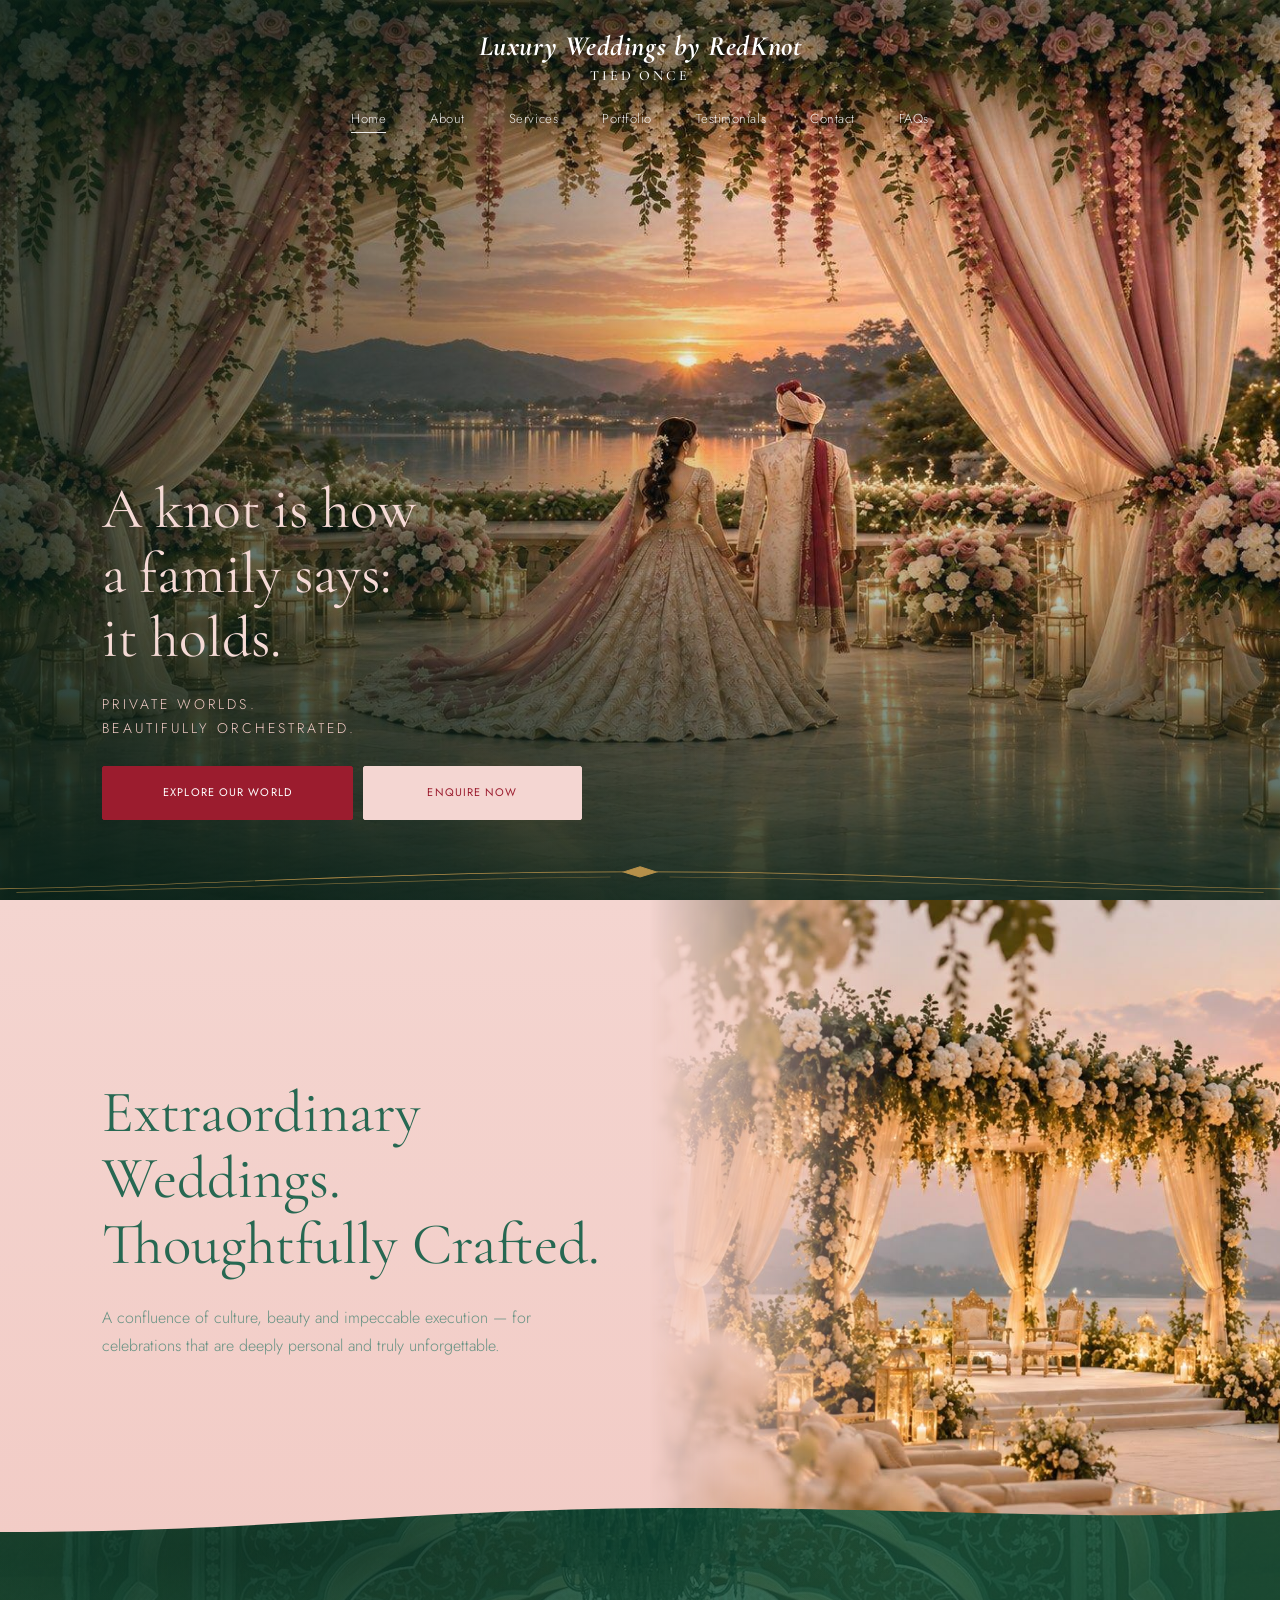
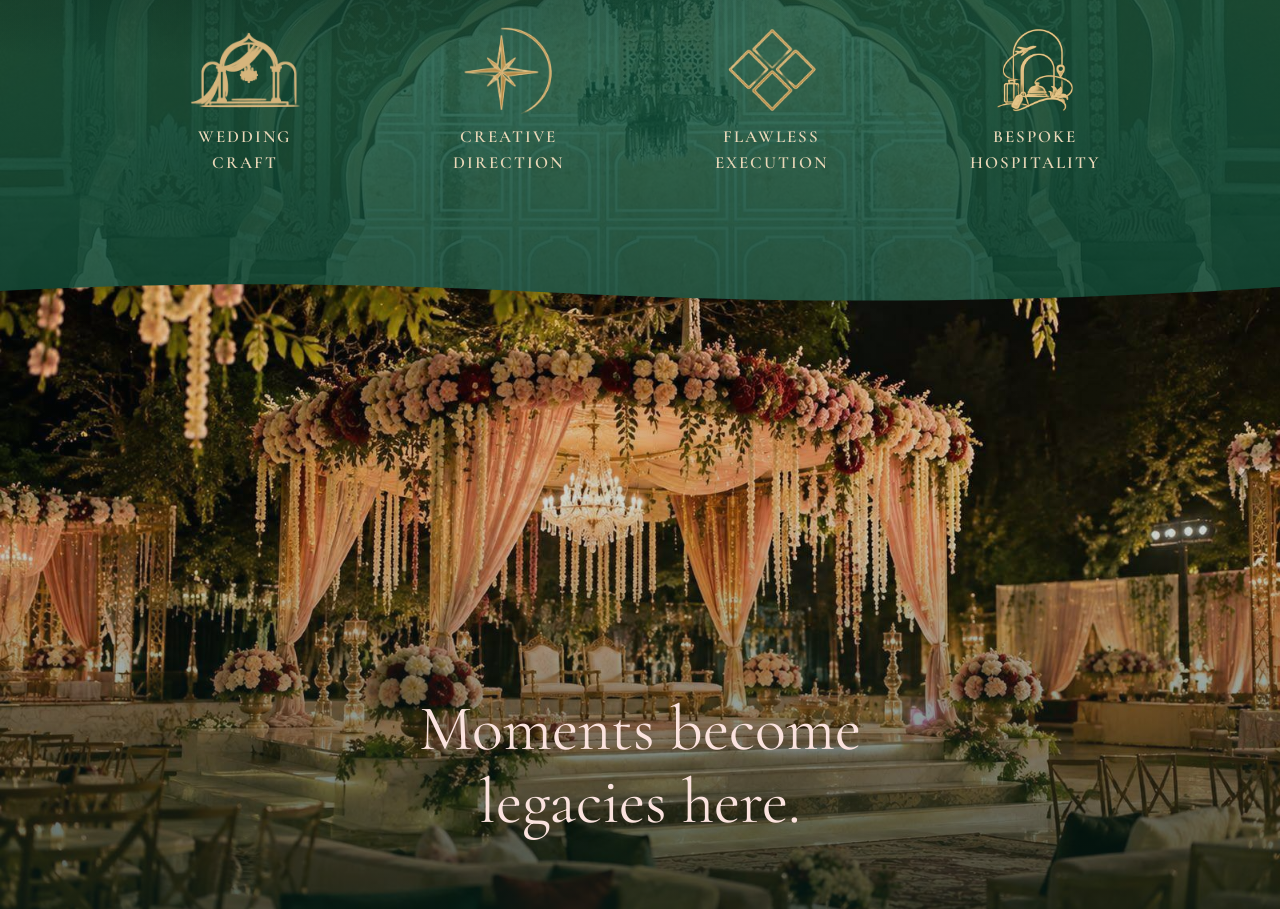
==== site/index.html @ ab756c41 "Final optimisation: new hero images, About ornaments, Testimonials/FAQ/Contact heroes, Services and " ====
<!DOCTYPE html>
<html lang="en">
<head>
<meta charset="utf-8">
<meta name="viewport" content="width=device-width, initial-scale=1">
<meta name="description" content="Luxury Weddings by RedKnot — extraordinary weddings, thoughtfully crafted. Private worlds, beautifully orchestrated.">
<meta name="theme-color" content="#f4d6d2">
<title>Home | Tied Once by RedKnot</title>
<link rel="preconnect" href="https://fonts.googleapis.com">
<link rel="preconnect" href="https://fonts.gstatic.com" crossorigin>
<link href="https://fonts.googleapis.com/css2?family=Cormorant+Garamond:ital,wght@0,300;0,400;0,500;1,300;1,400&family=Jost:wght@300;400;500&display=swap" rel="stylesheet">
<link rel="stylesheet" href="css/style.css?v=20261123">
</head>
<body class="page-index">
<header class="site-header on-hero">
  <a class="logo" href="index.html"><span class="logo-s">Luxury Weddings by RedKnot</span><span class="logo-t">TIED ONCE</span></a>
  <nav class="nav"><a href="index.html" class="active">Home</a><a href="about.html">About</a><a href="services.html">Services</a><a href="portfolio.html">Portfolio</a><a href="testimonials.html">Testimonials</a><a href="contact.html">Contact</a><a href="faqs.html">FAQs</a></nav>
</header>
<main>

<section class="hero hero-home"><picture><source media="(min-width:900px)" srcset="assets/img/hero-desktop.jpg"><img class="bg" src="assets/img/hero-mobile.jpg" alt=""></picture><div class="shade home-shade"></div>
  <div class="hero-in reveal">
    <h1>A knot is how<br>a family says:<br>it holds.</h1>
    <p class="kicker">PRIVATE WORLDS.<br>BEAUTIFULLY ORCHESTRATED.</p>
    <div class="btns"><a class="btn " href="about.html">EXPLORE OUR WORLD</a><a class="btn light" href="contact.html">ENQUIRE NOW</a></div>
  </div>
  <svg class="orn" viewBox="0 0 390 40" fill="none" stroke="currentColor" stroke-width=".8" preserveAspectRatio="none"><path d="M0 34C60 30 120 14 190 14M390 34C330 30 270 14 200 14"/><path d="M5 38C70 34 130 22 186 20M385 38C320 34 260 22 204 20" opacity=".6"/><path d="M195 8l5 6-5 6-5-6z" fill="currentColor"/></svg>
</section>
<section class="intro">
  <div class="intro-text reveal">
    <h2>Extraordinary<br>Weddings.<br>Thoughtfully Crafted.</h2>
    <p>A confluence of culture, beauty and impeccable execution — for celebrations that are deeply personal and truly unforgettable.</p>
  </div>
  <div class="intro-img"><img src="assets/img/intro-bg.jpg" alt=""></div>
</section>
<section class="pillars">
  <div class="reveal"><img src="assets/img/ic-craft.png" alt=""><span>WEDDING<br>CRAFT</span></div>
  <div class="reveal"><img src="assets/img/ic-creative.png" alt=""><span>CREATIVE<br>DIRECTION</span></div>
  <div class="reveal"><img src="assets/img/ic-flawless.png" alt=""><span>FLAWLESS<br>EXECUTION</span></div>
  <div class="reveal"><img src="assets/img/ic-hospitality.png" alt=""><span>BESPOKE<br>HOSPITALITY</span></div>
</section>
<section class="film film-decor"><img class="bg" src="assets/img/design-decor.jpg" alt="" loading="lazy" decoding="async"><div class="shade film-shade"></div>
  <div class="film-in reveal"><h2>Moments become<br>legacies here.</h2></div>
</section>

</main>
<script src="js/main.js?v=20261123"></script>
</body>
</html>
---- site/css/style.css ----
﻿:root{
  --maroon:#0f573f;--maroon-d:#082f22;--cream:#f7dfdb;--cream2:#f2cfca;--gold:#cba25b;--ink:#103529;--white:#fff;
  --serif:'Cormorant Garamond',Georgia,serif;--sans:'Jost',Helvetica,Arial,sans-serif;
}
*{box-sizing:border-box;margin:0;padding:0}
html{scroll-behavior:smooth;overflow-x:hidden}
body{background:var(--cream);color:var(--ink);font-family:var(--sans);font-weight:300;line-height:1.6;-webkit-font-smoothing:antialiased;overflow-x:hidden}
img{display:block;max-width:100%}
a{color:inherit;text-decoration:none}
h1,h2,h3,h4{font-family:var(--serif);font-weight:400;line-height:1.12}
.bg{position:absolute;inset:0;width:100%;height:100%;object-fit:cover}
.shade{position:absolute;inset:0;background:linear-gradient(180deg,rgba(5,30,22,.15) 0%,rgba(5,30,22,.25) 45%,rgba(5,30,22,.85) 100%)}
.shade.maroon{background:linear-gradient(180deg,rgba(9,52,38,.55),rgba(9,52,38,.8))}
.shade.light{background:linear-gradient(180deg,rgba(247,223,219,.85) 0%,rgba(247,223,219,.5) 45%,rgba(247,223,219,.9) 100%)}
.fade{position:absolute;inset:0;background:linear-gradient(180deg,var(--cream) 0%,rgba(247,223,219,0) 28%,rgba(247,223,219,0) 100%)}
.fade.b{background:linear-gradient(0deg,var(--cream) 0%,rgba(247,223,219,0) 30%)}

/* header */
.site-header{position:relative;z-index:10;text-align:center;padding:18px 16px 10px;background:var(--cream)}
.site-header.on-hero{position:absolute;left:0;right:0;top:0;background:none;color:#fff}
.logo{display:inline-flex;flex-direction:column;align-items:center}
.logo-t{font-family:var(--serif);font-size:20px;letter-spacing:.14em;line-height:1.1}
.logo-s{font-family:var(--serif);font-style:italic;font-size:11px;letter-spacing:.04em;opacity:.8}
.nav{display:flex;justify-content:center;flex-wrap:wrap;gap:6px 14px;margin-top:12px;font-size:9px;letter-spacing:.04em}
.nav a{padding:3px 0;border-bottom:1px solid transparent;transition:border-color .3s,opacity .3s;opacity:.85}
.nav a:hover,.nav a.active{border-color:currentColor;opacity:1}

/* buttons */
.btn{display:inline-block;background:var(--maroon);color:#fff;font-family:var(--sans);font-weight:400;font-size:10px;letter-spacing:.16em;padding:13px 26px;border:1px solid var(--maroon);cursor:pointer;transition:background .3s,color .3s}
.btn:hover{background:var(--maroon-d);border-color:var(--maroon-d)}
.btn.light{background:var(--cream);color:var(--maroon);border-color:var(--cream)}
.btn.light:hover{background:#fff}
.btn.wide{width:100%;padding:16px}

/* reveal */
.reveal{opacity:0;transform:translateY(26px);transition:opacity .9s ease,transform .9s ease}
.reveal.in{opacity:1;transform:none}

/* hero */
.hero{position:relative;min-height:440px;color:#fff;overflow:hidden;display:flex;align-items:flex-end}
.hero-in{position:relative;z-index:2;padding:40px 24px 44px;width:100%}
.hero h1{font-size:clamp(34px,9vw,54px)}
.hero p{font-size:12px;margin-top:14px;max-width:340px;line-height:1.7}
.hero .rule,.rule{display:block;width:26px;height:1px;background:currentColor;margin:18px 0}
.hero-home{min-height:100svh;min-height:560px}
.hero-home h1{font-size:clamp(38px,10.5vw,64px);line-height:1.1}
.kicker{font-family:var(--sans);font-weight:400;letter-spacing:.2em;font-size:11px!important;margin-top:20px!important}
.kicker.sm{font-size:9px!important;margin-top:4px!important}
.hero .sub,.hero p.sub{font-size:10px}
.btns{display:flex;gap:10px;margin-top:22px;flex-wrap:wrap}
.hero-about{min-height:540px}
.hero-about blockquote{font-family:var(--serif);font-style:italic;font-size:17px;line-height:1.35;max-width:300px}
.hero-services,.hero-services *{color:var(--ink)}
.hero-services{min-height:420px;align-items:flex-start}
.hero-services .hero-in{padding-top:30px}
.hero-services p{font-size:10px;max-width:290px}
.hero-port{min-height:480px}
.hero-port .hero-in{padding-bottom:28px}
.hero-contact{min-height:420px;align-items:center;text-align:center}
.hero-contact p{margin-left:auto;margin-right:auto}
.hero-faq{min-height:400px;align-items:flex-end;color:var(--ink)}
.hero-faq .hero-in{padding-bottom:24px}

/* home */
.intro{padding:34px 24px 0}
.intro h2{font-size:clamp(24px,6.6vw,42px)}
.intro p{font-size:10px;margin:12px 0 22px;max-width:300px}
.intro-img img{width:100%;height:230px;object-fit:cover}
.pillars{background:var(--maroon-d);color:#ecb6ae;display:grid;grid-template-columns:repeat(4,1fr);gap:6px;padding:24px 14px;text-align:center;margin-top:-1px}
.pillars div{display:flex;flex-direction:column;align-items:center;gap:8px}
.pillars svg{width:26px;height:26px;color:var(--gold)}
.pillars span{font-size:7px;letter-spacing:.1em;font-weight:400}
.film{position:relative;min-height:300px;display:flex;align-items:center;justify-content:center;text-align:center;color:#fff;overflow:hidden}
.film-in{position:relative;z-index:2;padding:40px 20px}
.film h2{font-size:clamp(28px,7vw,40px)}
.play{display:block;margin:16px auto 8px;width:34px;height:34px;border-radius:50%;border:1px solid #fff;background:none;color:#fff;cursor:pointer;transition:background .3s}
.play:hover{background:rgba(255,255,255,.2)}
.play svg{width:20px;height:20px}
.film-l{font-size:8px;letter-spacing:.16em}
.closer{position:relative;min-height:240px;display:flex;align-items:flex-end;color:#fff;overflow:hidden}
.closer h2{position:relative;z-index:2;padding:30px 22px;font-size:clamp(26px,6.5vw,38px)}
.closer.bw .bg{filter:grayscale(1)}

/* about */
.story{padding:34px 24px 0}
.eyebrow{font-family:var(--sans);font-weight:400;font-size:9px;letter-spacing:.2em;margin-bottom:14px}
.story-text p{font-size:10px;line-height:1.8;max-width:420px}
.story-imgs{display:grid;grid-template-columns:minmax(0,1fr) minmax(0,1fr);margin:28px -24px 0}
.story-imgs img{width:100%;height:180px;object-fit:cover}
.drives{position:relative;padding:40px 24px 50px}
.drives h2{font-size:18px;text-align:center;margin-bottom:26px}
.drive-list{display:flex;flex-direction:column;gap:26px;max-width:340px;margin:0 auto}
.drive{display:flex;gap:18px;align-items:center}
.drive svg{width:42px;height:42px;color:var(--gold);flex:none}
.drive h4{font-family:var(--sans);font-weight:400;font-size:9px;letter-spacing:.14em}
.drive p{font-size:9px}
.sketch{color:var(--gold);opacity:.7}
.sk-a{position:absolute;right:-10px;top:10px;width:90px;opacity:.35}

/* services */
.svc-list{padding:24px 0 0}
.svc{display:grid;grid-template-columns:minmax(0,1fr) minmax(0,1fr);align-items:center;gap:12px;padding:14px 20px}
.svc.flip .svc-i{order:-1}
.svc .num{font-family:var(--serif);color:var(--maroon);font-size:18px;display:block;margin-bottom:6px}
.svc h3{font-family:var(--sans);font-weight:400;font-size:9px;letter-spacing:.14em;margin-bottom:8px}
.svc p{font-size:9px;line-height:1.7}
.svc-i img{width:100%;height:130px;object-fit:cover}
.sk-svc{width:100%;height:130px;opacity:.55}
.cta-block{position:relative;text-align:center;padding:60px 24px 70px}
.cta-block h2{font-size:18px;margin-bottom:18px;position:relative}
.sk-cta{position:absolute;right:6%;bottom:0;width:110px;opacity:.3}
.cta-block.sm h2{font-size:14px}

/* portfolio */
.chapters{display:flex;flex-direction:column;gap:6px;padding:6px 0 0}
.chapter{position:relative;display:block;height:108px;overflow:hidden;color:#fff}
.chapter img{position:absolute;inset:0;width:100%;height:100%;object-fit:cover;transition:transform 1.2s}
.chapter:hover img{transform:scale(1.06)}
.chapter .shade{background:linear-gradient(90deg,rgba(0,0,0,.55),rgba(0,0,0,.05))}
.ch-t{position:absolute;left:20px;top:50%;transform:translateY(-50%);z-index:2}
.ch-t span{font-size:9px;letter-spacing:.1em;display:block;color:#e9d7b9}
.ch-t h3{font-size:22px}
.arrow{position:absolute;right:16px;bottom:12px;width:24px;height:24px;border:1px solid #fff;border-radius:50%;display:grid;place-items:center}
.arrow svg{width:16px}

/* testimonials */
.t-intro{position:relative;padding:30px 24px 0;display:grid;grid-template-columns:minmax(0,1fr) minmax(0,1fr);gap:10px;align-items:start}
.t-intro h1{font-size:clamp(26px,7vw,36px)}
.t-intro p{font-size:9px;margin-top:14px;line-height:1.8}
.t-hero{width:100%;height:240px;object-fit:cover;border-radius:0 0 0 70px}
.bird{position:absolute;left:40px;bottom:-26px;width:46px;color:var(--gold)}
.t-list{padding:50px 20px 0;display:flex;flex-direction:column;gap:26px}
.tm{display:grid;grid-template-columns:minmax(0,1fr) minmax(0,1fr);gap:12px;align-items:center}
.tm.flip img{order:-1}
.tm img{width:100%;height:170px;object-fit:cover}
.tm img.bw{filter:grayscale(1)}
.qm{font-family:var(--serif);font-size:34px;color:var(--maroon);line-height:.8;display:block}
.tm p{font-size:9px;line-height:1.7;margin:4px 0 10px}
.tm strong{display:block;font-size:8px;letter-spacing:.14em;font-weight:400;color:var(--maroon)}
.tm em{font-size:8px;opacity:.7}

/* contact */
.form-wrap{padding:26px 24px 30px;margin-top:-1px}
.enq{max-width:440px;margin:0 auto;display:flex;flex-direction:column;gap:12px}
.enq input,.enq textarea{width:100%;background:#f8e5e2;border:1px solid #efc1b9;padding:14px 14px;font:300 10px var(--sans);color:var(--ink);outline:none;transition:border-color .3s}
.enq textarea{height:100px;resize:vertical}
.enq input:focus,.enq textarea:focus{border-color:var(--maroon)}
.enq .err{border-color:#b3261e}
.enq .btn{margin-top:6px}
.note{font-size:7px;line-height:1.7;opacity:.7;text-align:left}
.thanks{font-size:11px;color:var(--maroon);text-align:center}
.contact-end{position:relative;min-height:320px;margin-top:20px;display:flex;align-items:center;padding:0 24px;overflow:hidden}
.contact-end h2{position:relative;z-index:2;font-size:clamp(20px,5.5vw,28px);max-width:200px}
.sk-contact{position:absolute;left:10px;top:20px;width:90px;z-index:2}

/* faq */
.faq-list{padding:26px 24px 10px}
.faq{border-bottom:1px solid #ecb5ac}
.faq summary{list-style:none;cursor:pointer;display:flex;justify-content:space-between;align-items:center;gap:16px;padding:16px 0;font-size:10px;font-weight:400}
.faq summary::-webkit-details-marker{display:none}
.faq i{position:relative;width:10px;height:10px;flex:none}
.faq i::before,.faq i::after{content:"";position:absolute;background:var(--ink);transition:transform .3s}
.faq i::before{left:0;right:0;top:4.5px;height:1px}
.faq i::after{top:0;bottom:0;left:4.5px;width:1px}
.faq[open] i::after{transform:scaleY(0)}
.faq p{font-size:10px;line-height:1.8;padding:0 28px 16px 0;opacity:.8}
.faq-end{position:relative;min-height:340px;display:flex;align-items:flex-end;justify-content:center;text-align:center;padding-bottom:30px;overflow:hidden}
.faq-end>.reveal{position:relative;z-index:2}
.faq-end h2{font-size:16px}
.faq-end p{font-size:10px;margin:4px 0 14px}
.faq-end .fade{background:linear-gradient(180deg,var(--cream) 0%,rgba(247,223,219,0) 40%)}

/* ============ desktop ============ */
@media(min-width:900px){
  .site-header{padding:30px 40px 18px}
  .logo-t{font-size:28px}.logo-s{font-size:13px}
  .nav{gap:8px 38px;font-size:12px;margin-top:18px}
  .btn{font-size:11px;padding:16px 38px}
  .hero{min-height:620px}
  .hero-in{padding:80px max(60px,8vw)}
  .hero h1{font-size:clamp(54px,5.4vw,84px)}
  .hero p{font-size:15px;max-width:520px}
  .kicker{font-size:14px!important}
  .kicker.sm{font-size:11px!important}
  .hero-home{min-height:100vh}
  .hero-home .hero-in{padding-bottom:90px}
  .hero-about blockquote{font-size:28px;max-width:560px}
  .hero-services{min-height:560px;align-items:center}
  .hero-services p{font-size:14px;max-width:420px}
  .hero-port{min-height:640px}
  .hero-port .sub{font-size:13px}
  .hero-contact{min-height:560px}
  .hero-faq{min-height:520px}

  .intro{display:grid;grid-template-columns:1fr 1.1fr;gap:70px;align-items:center;padding:100px max(60px,8vw) 80px}
  .intro h2{font-size:clamp(44px,4.4vw,64px)}
  .intro p{font-size:15px;max-width:440px;margin-top:20px}
  .intro-img img{height:480px}
  .pillars{padding:56px 8vw;gap:30px}
  .pillars svg{width:44px;height:44px}
  .pillars span{font-size:12px}
  .film{min-height:560px}
  .film h2{font-size:64px}
  .play{width:64px;height:64px;margin:28px auto 12px}.play svg{width:30px;height:30px}
  .film-l{font-size:12px}
  .closer{min-height:460px}
  .closer h2{font-size:56px;padding:60px 8vw}

  .story{display:grid;grid-template-columns:1fr 1.2fr;gap:70px;align-items:center;padding:100px max(60px,8vw) 20px}
  .eyebrow{font-size:12px}
  .story-text p{font-size:15px;max-width:none}
  .story-imgs{margin:0}
  .story-imgs img{height:480px}
  .drives{padding:90px 8vw 110px}
  .drives h2{font-size:38px;margin-bottom:60px}
  .drive-list{flex-direction:row;max-width:1100px;gap:50px;justify-content:space-between}
  .drive{flex-direction:column;text-align:center;flex:1;gap:18px}
  .drive svg{width:60px;height:60px}
  .drive h4{font-size:13px}.drive p{font-size:15px}
  .sk-a{width:220px;right:6%;opacity:.3}

  .svc-list{padding:70px max(60px,8vw) 0;max-width:1500px;margin:0 auto}
  .svc{gap:70px;padding:40px 0}
  .svc .num{font-size:40px}
  .svc h3{font-size:14px;margin-bottom:14px}
  .svc p{font-size:15px;max-width:380px}
  .svc-i img,.sk-svc{height:380px}
  .cta-block{padding:110px 24px 130px}
  .cta-block h2{font-size:44px;margin-bottom:30px}
  .cta-block.sm h2{font-size:38px}
  .sk-cta{width:240px;right:10%}

  .chapters{display:grid;grid-template-columns:minmax(0,1fr) minmax(0,1fr);gap:10px;padding:10px}
  .chapter{height:420px}
  .chapter:nth-child(1){grid-column:1/-1;height:520px}
  .ch-t{left:40px}.ch-t span{font-size:13px}.ch-t h3{font-size:44px}
  .arrow{width:44px;height:44px;right:30px;bottom:26px}
  .hero-port .hero-in{padding-bottom:60px}

  .t-intro{padding:90px max(60px,8vw) 0;gap:70px;align-items:center}
  .t-intro h1{font-size:72px}
  .t-intro p{font-size:15px;margin-top:24px}
  .t-hero{height:520px;border-radius:0 0 0 200px}
  .bird{width:90px;left:8vw;bottom:-60px}
  .t-list{padding:140px max(60px,8vw) 0;gap:90px;max-width:1500px;margin:0 auto}
  .tm{gap:80px}
  .tm img{height:460px}
  .qm{font-size:80px}
  .tm p{font-size:20px;font-family:var(--serif);line-height:1.5;margin:10px 0 24px}
  .tm strong{font-size:13px}.tm em{font-size:13px}

  .form-wrap{padding:80px 24px 90px}
  .enq{max-width:620px;gap:18px}
  .enq input,.enq textarea{font-size:14px;padding:20px}
  .enq textarea{height:170px}
  .note{font-size:12px}
  .contact-end{min-height:600px;padding:0 10vw}
  .contact-end h2{font-size:56px;max-width:480px}
  .sk-contact{width:200px;left:8vw;top:50px}

  .faq-list{max-width:900px;margin:0 auto;padding:70px 24px 20px}
  .faq summary{font-size:17px;padding:26px 0}
  .faq p{font-size:15px}
  .faq i{width:14px;height:14px}.faq i::before{top:6.5px}.faq i::after{left:6.5px}
  .faq-end{min-height:560px;padding-bottom:70px}
  .faq-end h2{font-size:40px}.faq-end p{font-size:15px;margin:6px 0 24px}
}
@media(prefers-reduced-motion:reduce){.reveal{opacity:1;transform:none;transition:none}}

.svc h3,.tm p,.svc p{overflow-wrap:anywhere}
.sketch{max-width:100%}


/* text-over-image fixes */
.contact-end{align-items:flex-start;padding-top:44px;min-height:420px;color:var(--ink)}
.contact-end .bg{object-position:50% 100%}
.contact-end .fade{background:linear-gradient(180deg,var(--cream) 0%,var(--cream) 30%,rgba(247,223,219,0) 70%)}
.sk-contact{top:auto;bottom:20px;left:10px;color:#fff;opacity:.5}
.hero-faq .fade.b{background:linear-gradient(0deg,var(--cream) 0%,rgba(247,223,219,0) 28%),linear-gradient(90deg,rgba(247,223,219,.92) 0%,rgba(247,223,219,.7) 45%,rgba(247,223,219,0) 80%)}
.faq-end{align-items:flex-start;padding:50px 0 0;min-height:420px}
.faq-end .bg{object-position:50% 100%}
.faq-end .fade{background:linear-gradient(180deg,var(--cream) 0%,var(--cream) 38%,rgba(247,223,219,0) 78%)}
@media(min-width:900px){
  .contact-end{min-height:640px;padding-top:110px}
  .sk-contact{bottom:40px;width:200px}
  .faq-end{min-height:640px;padding-top:110px}
}

@media(min-width:900px){
  .contact-end .fade{background:linear-gradient(180deg,var(--cream) 0%,var(--cream) 48%,rgba(247,223,219,0) 80%)}
  .hero .sub,.hero p.sub{font-size:15px;max-width:520px}
  .kicker.sm{margin-top:10px!important}
}

/* ===== v2: exact-design pass (home) ===== */
:root{--cream:#f4d6d2;--maroon:#12674b;--maroon-d:#0c4331;--gold:#d6b57c}
.btn{border-radius:2px}
.site-header.on-hero{padding-top:14px}
.site-header.on-hero .logo-t{font-size:19px;letter-spacing:.12em}
.site-header.on-hero .nav{font-size:8.5px;gap:6px 17px;margin-top:20px;text-shadow:0 1px 6px rgba(0,0,0,.5)}
.hero-home{height:max(640px,196vw);min-height:0;align-items:flex-end}
.home-shade{background:linear-gradient(180deg,rgba(5,30,22,.4) 0%,rgba(5,30,22,0) 16%,rgba(5,30,22,0) 46%,rgba(6,36,26,.86) 66%,#07281d 100%)}
.hero-home .hero-in{padding:0 8% 74px}
.hero-home h1{font-size:clamp(38px,12.4vw,58px);line-height:1.1;font-weight:400;color:#f5dad6}
.hero-home .kicker{font-size:12.5px!important;letter-spacing:.2em;font-weight:300;margin-top:22px!important;max-width:none;line-height:1.7;color:#f2cbc6}
.hero-home .btns{margin-top:22px;gap:10px;flex-wrap:nowrap}
.hero-home .btn{font-size:9.5px;letter-spacing:.1em;padding:15px 0;text-align:center;flex:1 1 0;white-space:nowrap}
.hero-home .btn:first-child{flex:1.14 1 0}
.orn{position:absolute;left:0;bottom:6px;width:100%;height:34px;color:#c79b4e;z-index:2;opacity:.9}

.intro{position:relative;overflow:hidden;background:linear-gradient(180deg,#f4d5d0 0%,#f2ccc6 100%);padding:38px 8% 0;display:block}
.intro-text{position:relative;z-index:2}
.intro h2{font-size:clamp(26px,7.8vw,34px);line-height:1.12;color:#276852;font-weight:400}
.intro p{font-size:12px;line-height:1.75;color:#669283;max-width:270px;margin:16px 0 0}
.bird-lg{position:absolute;right:7%;top:40px;width:104px;z-index:1}
.intro-img{position:relative;margin:-10px -8% 0;height:290px}
.intro-img img{width:100%;height:100%;object-fit:cover;object-position:50% 60%;-webkit-mask-image:linear-gradient(180deg,transparent 0%,#000 42%);mask-image:linear-gradient(180deg,transparent 0%,#000 42%)}
.gazebo{position:absolute;right:5%;top:12%;width:92px}
.pillars{position:relative;z-index:3;background:linear-gradient(180deg,#0c4230,#0f543d 60%,#0c4230);color:#eebcb5;display:grid;grid-template-columns:repeat(4,1fr);gap:4px;padding:40px 8px 44px;margin:-10px 0;clip-path:polygon(0 5%,22% 0,48% 6%,74% 1%,100% 5%,100% 95%,76% 100%,50% 94%,24% 99%,0 95%)}
.pillars svg{width:40px;height:40px;color:#d6b57c}
.pillars span{font-size:9.5px;letter-spacing:.1em;line-height:1.55;font-weight:400}
.film{min-height:430px;align-items:flex-end;padding-top:20px}
.film-shade{background:linear-gradient(180deg,rgba(5,30,22,.28) 0%,rgba(5,30,22,.25) 45%,rgba(5,30,22,.62) 100%)}
.film-in{padding:0 20px 38px}
.film h2{font-size:clamp(28px,8vw,36px);color:#f4d4cf;line-height:1.15}
.play{width:46px;height:46px;margin:22px auto 12px;border-width:1.2px}
.film-l{font-size:9.5px;letter-spacing:.18em}

@media(min-width:900px){
  .site-header.on-hero{padding-top:30px}
  .site-header.on-hero .logo-t{font-size:30px}
  .site-header.on-hero .nav{font-size:13px;gap:8px 44px;margin-top:22px}
  .hero-home{height:max(720px,100vh)}
  .hero-home .hero-in{padding:0 max(60px,8vw) 110px}
  .hero-home h1{font-size:clamp(60px,6.4vw,100px)}
  .hero-home .kicker{font-size:17px!important}
  .hero-home .btns{max-width:560px}
  .hero-home .btn{font-size:12px;padding:19px 0}
  .intro{display:grid;grid-template-columns:1fr 1.15fr;gap:0;align-items:center;padding:0 0 0 max(60px,8vw);min-height:640px}
  .intro h2{font-size:clamp(46px,4.6vw,70px)}
  .intro p{font-size:16px;max-width:430px;margin-top:26px}
  .intro-img{margin:0;height:100%;min-height:640px}
  .intro-img img{-webkit-mask-image:linear-gradient(90deg,transparent 0%,#000 40%);mask-image:linear-gradient(90deg,transparent 0%,#000 40%)}
  .bird-lg{width:170px;top:70px;right:46%}
  .gazebo{width:170px;right:6%}
  .pillars{padding:70px 10vw 76px;gap:30px}
  .pillars svg{width:64px;height:64px}
  .pillars span{font-size:14px}
  .film{min-height:680px}
  .film h2{font-size:64px}
  .play{width:70px;height:70px;margin:32px auto 16px}
  .film-l{font-size:13px}
}
.hero-home .bg{object-position:58% 50%}
.arch-frame{position:absolute;inset:0;z-index:1;background:radial-gradient(ellipse 80% 46% at 50% 36%,rgba(0,0,0,0) 58%,rgba(11,60,43,.72) 100%),linear-gradient(90deg,rgba(244,212,207,.55) 0%,rgba(244,212,207,0) 16%,rgba(244,212,207,0) 84%,rgba(244,212,207,.55) 100%)}
.garland{position:absolute;left:0;top:0;width:100%;height:34%;z-index:1;pointer-events:none}
.hero-home .shade{z-index:1}
.hero-home .hero-in,.hero-home .orn{z-index:3}
.site-header.on-hero{z-index:10}
.film .bg{filter:brightness(.72) sepia(.35) saturate(.9)}
.intro-img{margin-left:-9%;margin-right:-9%}


/* ===== v2: about ===== */
.hero-about{min-height:0;height:max(520px,135vw);align-items:center}
.hero-about .shade.maroon{background:linear-gradient(90deg,rgba(12,68,50,.82) 0%,rgba(12,68,50,.55) 48%,rgba(12,68,50,.08) 100%),linear-gradient(180deg,rgba(7,42,30,.2),rgba(7,42,30,.35))}
.hero-about .bg{object-position:50% 30%}
.hero-about .hero-in{padding:0 9%}
.hero-about h1{font-size:clamp(30px,9vw,46px);line-height:1.13;font-weight:400}
.hero-about .rule{margin:26px 0 52px}
.hero-about blockquote{font-size:clamp(15px,4.3vw,20px);line-height:1.45;max-width:260px;font-style:italic}
.story{text-align:center;padding:42px 9% 36px;display:block}
.story .eyebrow{font-family:var(--serif);font-weight:600;font-size:15px;letter-spacing:.1em;color:#577e71;margin-bottom:18px}
.story-text p{font-size:11.5px;line-height:1.85;color:#8c8279;max-width:300px;margin:0 auto 22px}
.story-text .btn{font-size:9.5px;padding:13px 34px}
.story-imgs{grid-template-columns:1fr 1fr;gap:6px;margin:28px 0 0}
.story-imgs img{height:clamp(170px,52vw,260px)}
.drives{text-align:center;background:linear-gradient(180deg,#f4d6d2,#f4d6d2);padding:42px 9% 48px}
.drives h2{font-size:21px;color:#276852;margin-bottom:28px}
.drive-list{max-width:290px;gap:30px}
.drive{text-align:left;gap:22px}
.drive svg{width:46px;height:46px;color:#d2ae70}
.drive h4{font-family:var(--sans);font-weight:400;font-size:10px;letter-spacing:.14em;color:#557a6d}
.drive p{font-size:11px;color:#8c8279;line-height:1.5}
.bird-s{position:absolute;width:64px;opacity:.7}
.bird-s.b1{left:8%;top:62px}
.bird-s.b2{right:4%;top:46px;transform:scaleX(-1)}
@media(min-width:900px){
  .hero-about{height:max(680px,80vh)}
  .hero-about .hero-in{padding:0 max(60px,8vw)}
  .hero-about h1{font-size:clamp(56px,5.6vw,88px)}
  .hero-about blockquote{font-size:28px;max-width:520px}
  .story{padding:100px 10% 70px}
  .story .eyebrow{font-size:20px}
  .story-text p{font-size:16px;max-width:760px}
  .story-text .btn{font-size:12px;padding:18px 50px}
  .story-imgs{max-width:1100px;margin:60px auto 0}
  .story-imgs img{height:480px}
  .drives h2{font-size:42px}
  .drive-list{flex-direction:row;max-width:1100px;gap:40px}
  .drive{flex-direction:column;text-align:center}
  .drive h4{font-size:13px}.drive p{font-size:15px}
  .bird-s{width:120px}
}


/* ===== v2: header variants ===== */
.site-header{color:#276852}
.site-header .logo-t{font-weight:500}
.site-header .logo-s{color:#587f72;opacity:1}
.site-header .nav a{color:#2d765e;opacity:.9}
.site-header.on-hero .logo-s{color:#fff}.site-header.on-hero .nav a{color:#fff}
.site-header.dark{position:absolute;left:0;right:0;top:0;background:none;z-index:10}
.site-header.dark.on-hero .logo-s,.site-header.dark.on-hero .nav a{color:#2d765e;text-shadow:none}
.site-header.dark .logo-s{color:#587f72}
.site-header.dark .nav{text-shadow:none}
.site-header.dark{color:#276852}

/* ===== services ===== */
.hero-services{height:max(500px,128vw);min-height:0;align-items:flex-start}
.hero-services .hero-in{padding:150px 9% 0}
.hero-services .shade.light{background:linear-gradient(180deg,rgba(244,214,210,.55) 0%,rgba(244,214,210,.7) 45%,rgba(244,214,210,.1) 80%,rgba(244,214,210,0) 100%)}
.hero-services h1{font-size:clamp(30px,8.8vw,46px);color:#2e7960;font-weight:400}
.hero-services p{font-size:11.5px;line-height:1.75;color:#5e887a;max-width:250px;margin-top:20px}
.svc-list{padding:0}
.svc{padding:0;gap:0;align-items:stretch;min-height:190px;background:#f4d6d2}
.svc:nth-child(even){background:#f7dfdb}
.svc-t{align-self:center;padding:24px 4% 24px 9%}
.svc.flip .svc-t{padding:24px 4% 24px 9%}
.svc .num{font-family:var(--serif);font-size:26px;color:#ddc294;font-weight:300;margin-bottom:8px}
.svc h3{font-family:var(--sans);font-weight:500;font-size:11px;letter-spacing:.1em;color:#507368;line-height:1.5;margin-bottom:10px}
.svc p{font-size:10.5px;line-height:1.7;color:#729d8f}
.svc-i{display:flex}
.svc-i img{width:100%;height:100%;min-height:190px;object-fit:cover}
.paper{width:100%;min-height:190px;background:#f6dcd8;display:grid;place-items:center;color:#318066}
.paper .sk-svc{height:150px;width:80%;opacity:.7;color:#318066}
.cta-block h2{font-size:22px;color:#276852}
.cta-block{background:#f4d6d2;padding:70px 9% 80px}
.cta-block .btn{padding:14px 36px}

/* ===== portfolio ===== */
.hero-port{height:max(520px,134vw);min-height:0;flex-direction:column;justify-content:flex-end;align-items:stretch}
.hero-port .hero-in{padding:0 9% 6px;width:auto}
.hero-port h1{font-size:clamp(30px,8.8vw,46px);font-weight:400}
.hero-port .rule{margin:20px 0 12px}
.hero-port .shade{background:linear-gradient(180deg,rgba(5,30,22,.05) 0%,rgba(5,30,22,.2) 40%,rgba(6,31,23,.92) 100%)}
.explore{position:relative;z-index:2;text-align:center;padding:14px 12% 32px;color:#fff}
.explore .kicker.sm{font-size:10.5px!important;letter-spacing:.16em;margin:0 0 10px!important;font-weight:400;max-width:none}
.explore .sub{font-size:10.5px;line-height:1.7;margin:0 auto;max-width:250px;font-style:italic}
.chapters{gap:3px;padding:3px 0 0;background:#eebeb6}
.chapter{height:clamp(190px,52vw,300px)}
.chapter .shade{background:linear-gradient(90deg,rgba(5,30,22,.55) 0%,rgba(5,30,22,.12) 55%,rgba(5,30,22,.05) 100%)}
.ch-t{left:6%;max-width:46%}
.ch-t span{font-family:var(--serif);font-size:16px;font-weight:300;letter-spacing:0;color:#f0c6bf}
.ch-t h3{font-size:clamp(26px,7.4vw,36px);line-height:1.08}
.arrow{right:5%;bottom:14px;width:42px;height:42px;border:1.2px solid rgba(255,255,255,.85);background:rgba(0,0,0,.22)}
.arrow svg{width:20px}
.cta-block.sm h2{font-size:20px;color:#276852}

/* ===== testimonials ===== */
.t-intro{display:block;position:relative;padding:0;height:max(440px,112vw);overflow:hidden}
.t-intro .t-hero{position:absolute;inset:0;width:100%;height:100%;border-radius:0;object-fit:cover;object-position:60% 50%}
.t-intro::after{content:"";position:absolute;inset:0;background:linear-gradient(90deg,#f5d9d5 0%,rgba(245,217,213,.96) 14%,rgba(245,217,213,.62) 42%,rgba(245,217,213,0) 72%),linear-gradient(0deg,rgba(245,217,213,.5),rgba(245,217,213,0) 25%)}
.t-intro>.reveal{position:absolute;z-index:2;left:9%;top:18%;width:55%}
.t-intro h1{font-size:clamp(30px,8.8vw,46px);color:#276852;font-weight:400}
.t-intro p{font-size:11px;line-height:1.8;color:#5e887a;margin-top:22px}
.bird{position:absolute;z-index:2;left:2%;bottom:34px;width:90px;color:#d2ae70}
.t-list{padding:40px 8% 0;gap:34px}
.tm{grid-template-columns:minmax(0,1.3fr) minmax(0,1fr);gap:20px;align-items:center}
.tm.flip{grid-template-columns:minmax(0,1fr) minmax(0,1.3fr)}
.tm img{height:clamp(180px,52vw,300px);border-radius:2px}
.qm{font-family:Georgia,serif;font-size:44px;color:#e1caa1;line-height:.9;height:30px}
.tm p{font-family:var(--sans);font-size:10.5px;line-height:1.75;color:#8a7f78;margin:8px 0 16px}
.tm strong{font-family:var(--serif);font-weight:600;font-size:15px;letter-spacing:.1em;color:#2c735b}
.tm em{font-style:normal;font-size:10.5px;color:#7fa699;display:block}

/* ===== contact ===== */
.hero-contact{height:max(540px,142vw);min-height:0;align-items:flex-end;text-align:center;clip-path:polygon(0 0,100% 0,100% 95%,78% 98%,52% 96%,26% 99%,0 96%)}
.hero-contact .shade{background:linear-gradient(180deg,rgba(0,0,0,0) 35%,rgba(8,47,34,.55) 70%,rgba(8,47,34,.95) 100%)}
.hero-contact .hero-in{padding:0 8% 64px}
.hero-contact h1{font-size:clamp(30px,8.8vw,46px);font-weight:400;color:#f4d4cf}
.hero-contact p{font-size:12px;margin:14px auto 0;max-width:260px;line-height:1.7;color:#f2cbc6}
.form-wrap{padding:30px 9% 30px;margin-top:-10px}
.enq{max-width:520px;gap:14px}
.enq input,.enq textarea{background:#f8e3e0;border:1px solid #f1c8c2;border-radius:3px;box-shadow:0 1px 4px rgba(44,117,93,.07);padding:16px 14px;font:400 11px var(--sans);color:#598073}
.enq input::placeholder,.enq textarea::placeholder{color:#679485}
.enq textarea{height:118px}
.enq .btn{border-radius:2px;padding:15px;font-size:10px}
.note{font-size:10px;line-height:1.7;color:#729d8f;padding:0 3%;margin-top:10px}
.contact-end{display:block;position:relative;min-height:0;height:max(500px,128vw);margin:0;padding:0;background:linear-gradient(180deg,#f4d6d2 0%,#f1cbc5 80%,#efc1ba 100%);overflow:hidden;color:#276852}
.contact-end .sketch{position:absolute;color:#cba25b;opacity:.6}
.contact-end .sk-c1{left:-6px;top:50px;width:88px}
.contact-end .sk-c2{right:-8px;top:34px;width:120px}
.contact-end h2{position:absolute;left:12%;top:46%;font-size:clamp(20px,6vw,28px);line-height:1.2;max-width:none;color:#276852;z-index:3}
.contact-end>.rule{position:absolute;left:12%;top:calc(46% + 120px);width:26px;background:#cba25b;z-index:3}
.ce-img{position:absolute;left:0;right:0;bottom:0;height:34%}
.ce-img img{width:100%;height:100%;object-fit:cover}
.ce-img .fade{background:linear-gradient(180deg,#f0c4be 0%,rgba(240,196,190,0) 55%)}

/* ===== faq ===== */
.faq-hero{position:relative}
.faq-img{position:relative;height:max(400px,102vw);overflow:hidden}
.faq-img img{width:100%;height:100%;object-fit:cover}
.faq-img .fade.b{background:linear-gradient(0deg,#f4d6d2 0%,rgba(244,214,210,.7) 10%,rgba(244,214,210,0) 28%)}
.faq-head{padding:0 9%;margin-top:-18px;position:relative;z-index:2}
.faq-head h1{font-size:clamp(30px,8.8vw,46px);color:#276852;font-weight:400}
.faq-head p{font-size:12px;line-height:1.75;color:#5e887a;max-width:300px;margin-top:16px}
.faq-list{padding:26px 9% 10px}
.faq{border-bottom:1px solid #efc2bb}
.faq summary{font-size:12.5px;font-weight:400;color:#276852;padding:20px 0}
.faq i::before,.faq i::after{background:#729d8f}
.faq p{font-size:11.5px;color:#5e887a}
.faq-end{display:block;position:relative;min-height:0;padding:0}
.faq-end .sk-f1{position:absolute;left:0;top:10px;width:110px;opacity:.55;z-index:2}
.fe-img{position:relative;height:clamp(300px,80vw,420px);margin-top:20px;overflow:hidden}
.fe-img img{width:100%;height:100%;object-fit:cover;object-position:50% 30%}
.fe-img .fade{background:linear-gradient(180deg,#f4d6d2 0%,rgba(244,214,210,0) 28%,rgba(244,214,210,0) 72%,#f4d6d2 100%)}
.fe-t{text-align:center;padding:6px 9% 56px}
.fe-t h2{font-size:22px;color:#276852}
.fe-t p{font-size:12px;margin:6px 0 18px;color:#5e887a}

/* ===== desktop (v2 pages) ===== */
@media(min-width:900px){
  .site-header.dark .logo-t{font-size:30px}
  .hero-services{height:max(640px,86vh)}
  .hero-services .hero-in{padding:230px max(60px,8vw) 0}
  .hero-services h1,.hero-port h1,.t-intro h1,.hero-contact h1,.faq-head h1{font-size:clamp(54px,5.6vw,88px)}
  .hero-services p{font-size:16px;max-width:460px}
  .svc{min-height:420px}
  .svc-t{padding:40px 6% 40px max(60px,8vw)}
  .svc.flip .svc-t{padding:40px max(60px,8vw) 40px 6%}
  .svc .num{font-size:50px}.svc h3{font-size:15px}.svc p{font-size:16px;max-width:420px}
  .svc-i img,.paper{min-height:420px}
  .cta-block h2{font-size:46px}
  .hero-port{height:max(680px,90vh)}
  .hero-port .hero-in,.explore{padding-left:max(60px,8vw);padding-right:max(60px,8vw)}
  .explore{text-align:left;padding-bottom:50px}.explore .sub{margin:0;max-width:520px;font-size:15px}.explore .kicker.sm{font-size:13px!important}
  .chapters{grid-template-columns:1fr 1fr;gap:3px}
  .chapter,.chapter:nth-child(1){height:460px}.chapter:nth-child(1){grid-column:1/-1;height:560px}
  .ch-t{left:40px}.ch-t span{font-size:22px}.ch-t h3{font-size:50px}
  .t-intro{height:max(620px,80vh)}.t-intro>.reveal{top:22%;left:max(60px,8vw)}.t-intro p{font-size:16px}
  .t-list{padding:90px max(60px,8vw) 0;gap:70px;max-width:1400px}
  .tm img{height:460px}.tm p{font-size:17px;font-family:var(--sans)}.tm strong{font-size:20px}.tm em{font-size:15px}.qm{font-size:80px;height:56px}
  .hero-contact{height:max(680px,92vh)}.hero-contact p{font-size:18px;max-width:420px}
  .form-wrap{padding:70px 24px}.enq{max-width:640px}.enq input,.enq textarea{font-size:15px;padding:22px 20px}.enq textarea{height:180px}.note{font-size:13px}
  .contact-end{height:max(700px,90vh)}
  .contact-end h2{font-size:56px;left:12%}.contact-end>.rule{top:calc(46% + 220px)}
  .contact-end .sk-c1{width:200px;left:6%}.contact-end .sk-c2{width:280px;right:6%}
  .ce-img{height:40%}
  .faq-img{height:max(560px,70vh)}
  .faq-head{padding:0 max(60px,8vw)}.faq-head p{font-size:17px;max-width:520px}
  .faq-list{max-width:900px;margin:0 auto;padding:60px 24px 20px}.faq summary{font-size:17px}.faq p{font-size:15px}
  .fe-img{height:560px}.fe-t h2{font-size:42px}.fe-t p{font-size:16px}
  .faq-end .sk-f1{width:200px}
}


/* fixes */
.t-intro>img.t-hero.reveal{left:0;top:0;width:100%;height:100%;position:absolute;opacity:1;transform:none}
.t-intro>div.reveal{z-index:3}
.svc{height:clamp(190px,52vw,300px);min-height:0;overflow:hidden}
.svc-i,.paper{height:100%}
.svc-i img{height:100%;min-height:0}
.hero-services .shade.light{background:linear-gradient(180deg,rgba(244,214,210,.6) 0%,rgba(244,214,210,.78) 50%,rgba(244,214,210,.25) 80%,rgba(244,214,210,0) 100%)}
.hero-services .bg{object-position:50% 70%}
@media(min-width:900px){.svc{height:420px}}
.t-intro::after{background:linear-gradient(90deg,#f5d9d5 0%,rgba(245,217,213,.98) 26%,rgba(245,217,213,.82) 46%,rgba(245,217,213,0) 82%),linear-gradient(0deg,rgba(245,217,213,.5),rgba(245,217,213,0) 25%)}
.t-intro .t-hero{object-position:85% 50%}

.t-intro::after{display:none}
.t-fade{position:absolute;inset:0;z-index:2;background:linear-gradient(90deg,#f5d9d5 0%,rgba(245,217,213,.98) 26%,rgba(245,217,213,.82) 46%,rgba(245,217,213,0) 82%),linear-gradient(0deg,rgba(245,217,213,.5),rgba(245,217,213,0) 25%)}
.g-d{display:none}
@media(min-width:900px){.g-m{display:none}.g-d{display:block}.garland{height:30%}}

/* band: velvet look */
.pillars{background:radial-gradient(ellipse 70% 45% at 22% 8%,rgba(5,30,22,.55),rgba(5,30,22,0) 70%),radial-gradient(ellipse 50% 30% at 70% 14%,rgba(18,100,73,.35),rgba(18,100,73,0) 70%),linear-gradient(180deg,#0e4f3a 0%,#0f543d 55%,#0c4431 100%);clip-path:polygon(0 0,100% 0,100% 95%,88% 97%,70% 95%,50% 98%,30% 96%,12% 98%,0 96%);margin:0 0 -8px;padding:44px 8px 52px;box-shadow:0 6px 14px rgba(5,30,22,.35)}
.pillars svg{width:46px;height:46px;color:#d9ba86}
.pillars span{font-family:var(--serif);font-weight:600;font-size:11px;letter-spacing:.12em;line-height:1.5;color:#e9d7b8}
.pillars div{gap:12px}
@media(min-width:900px){.pillars svg{width:76px;height:76px}.pillars span{font-size:17px}}
.intro-img{margin-left:-8vw;margin-right:-8vw}
@media(min-width:900px){.intro-img{margin:0}}

/* band: translucent velvet over photo, river-wave edges */
.pillars{
  background:
    radial-gradient(ellipse 70% 40% at 22% 12%,rgba(5,30,22,.45),rgba(5,30,22,0) 70%),
    linear-gradient(180deg,rgba(15,84,61,.8) 0%,rgba(14,79,58,.84) 55%,rgba(12,68,50,.88) 100%),
    url(../assets/img/courtyard.jpg) center/cover no-repeat;
  clip-path:none;box-shadow:none;
  -webkit-mask-image:url("data:image/svg+xml,%3Csvg%20xmlns%3D'http%3A%2F%2Fwww.w3.org%2F2000%2Fsvg'%20viewBox%3D'0%200%20100%20100'%20preserveAspectRatio%3D'none'%3E%3Cpath%20d%3D'M0%2C5%20Q5%2C0%2010%2C5%20T20.00%2C5%20T30.00%2C5%20T40.00%2C5%20T50.00%2C5%20T60.00%2C5%20T70.00%2C5%20T80.00%2C5%20T90.00%2C5%20T100.00%2C5%20L100%2C95%20Q95.00%2C100%2090.00%2C95%20T80.00%2C95%20T70.00%2C95%20T60.00%2C95%20T50.00%2C95%20T40.00%2C95%20T30.00%2C95%20T20.00%2C95%20T10.00%2C95%20T0.00%2C95%20Z'%20fill%3D'%23000'%2F%3E%3C%2Fsvg%3E");mask-image:url("data:image/svg+xml,%3Csvg%20xmlns%3D'http%3A%2F%2Fwww.w3.org%2F2000%2Fsvg'%20viewBox%3D'0%200%20100%20100'%20preserveAspectRatio%3D'none'%3E%3Cpath%20d%3D'M0%2C5%20Q5%2C0%2010%2C5%20T20.00%2C5%20T30.00%2C5%20T40.00%2C5%20T50.00%2C5%20T60.00%2C5%20T70.00%2C5%20T80.00%2C5%20T90.00%2C5%20T100.00%2C5%20L100%2C95%20Q95.00%2C100%2090.00%2C95%20T80.00%2C95%20T70.00%2C95%20T60.00%2C95%20T50.00%2C95%20T40.00%2C95%20T30.00%2C95%20T20.00%2C95%20T10.00%2C95%20T0.00%2C95%20Z'%20fill%3D'%23000'%2F%3E%3C%2Fsvg%3E");
  -webkit-mask-size:100% 100%;mask-size:100% 100%;-webkit-mask-repeat:no-repeat;mask-repeat:no-repeat;
  margin:-14px 0 -14px;padding:58px 8px 64px;
}
@media(min-width:900px){.pillars{margin:-24px 0 -24px;padding:96px 10vw 104px}}
.pillars{margin:-30px 0 -30px;padding:78px 8px 84px}
@media(min-width:900px){.pillars{margin:-50px 0 -50px;padding:140px 10vw 146px}}

/* band: broad gentle curves (final) */
.pillars{-webkit-mask-image:url("data:image/svg+xml,%3Csvg%20xmlns%3D'http%3A%2F%2Fwww.w3.org%2F2000%2Fsvg'%20viewBox%3D'0%200%20100%20100'%20preserveAspectRatio%3D'none'%3E%3Cpath%20d%3D'M0%2C4.5%20C22%2C4.5%2034%2C1.2%2056%2C1.6%20S86%2C3.6%20100%2C2%20L100%2C97.2%20C78%2C99.2%2060%2C99%2044%2C97.6%20S16%2C95.8%200%2C97.4%20Z'%20fill%3D'%23000'%2F%3E%3C%2Fsvg%3E");mask-image:url("data:image/svg+xml,%3Csvg%20xmlns%3D'http%3A%2F%2Fwww.w3.org%2F2000%2Fsvg'%20viewBox%3D'0%200%20100%20100'%20preserveAspectRatio%3D'none'%3E%3Cpath%20d%3D'M0%2C4.5%20C22%2C4.5%2034%2C1.2%2056%2C1.6%20S86%2C3.6%20100%2C2%20L100%2C97.2%20C78%2C99.2%2060%2C99%2044%2C97.6%20S16%2C95.8%200%2C97.4%20Z'%20fill%3D'%23000'%2F%3E%3C%2Fsvg%3E");margin:-12px 0 -12px;padding:56px 8px 62px}
@media(min-width:900px){.pillars{margin:-20px 0 -20px;padding:110px 10vw 116px}}

.pillars{-webkit-mask-image:url("data:image/svg+xml,%3Csvg%20xmlns%3D'http%3A%2F%2Fwww.w3.org%2F2000%2Fsvg'%20viewBox%3D'0%200%20100%20100'%20preserveAspectRatio%3D'none'%3E%3Cpath%20d%3D'M0%2C7%20C22%2C7%2034%2C0.5%2056%2C1%20S86%2C4.5%20100%2C1.5%20L100%2C95.5%20C78%2C100%2060%2C99.5%2044%2C97%20S16%2C94%200%2C96.5%20Z'%20fill%3D'%23000'%2F%3E%3C%2Fsvg%3E");mask-image:url("data:image/svg+xml,%3Csvg%20xmlns%3D'http%3A%2F%2Fwww.w3.org%2F2000%2Fsvg'%20viewBox%3D'0%200%20100%20100'%20preserveAspectRatio%3D'none'%3E%3Cpath%20d%3D'M0%2C7%20C22%2C7%2034%2C0.5%2056%2C1%20S86%2C4.5%20100%2C1.5%20L100%2C95.5%20C78%2C100%2060%2C99.5%2044%2C97%20S16%2C94%200%2C96.5%20Z'%20fill%3D'%23000'%2F%3E%3C%2Fsvg%3E");margin:-22px 0 -22px;padding:66px 8px 72px}
@media(min-width:900px){.pillars{margin:-36px 0 -36px;padding:124px 10vw 130px}}

/* contact hero: smooth curved bottom edge */
.hero-contact{clip-path:none;-webkit-mask-image:url("data:image/svg+xml,%3Csvg%20xmlns%3D'http%3A%2F%2Fwww.w3.org%2F2000%2Fsvg'%20viewBox%3D'0%200%20100%20100'%20preserveAspectRatio%3D'none'%3E%3Cpath%20d%3D'M0%2C0%20L100%2C0%20L100%2C96.5%20C76%2C99.6%2056%2C98.4%2040%2C97.2%20S14%2C95.6%200%2C97.6%20Z'%20fill%3D'%23000'%2F%3E%3C%2Fsvg%3E");mask-image:url("data:image/svg+xml,%3Csvg%20xmlns%3D'http%3A%2F%2Fwww.w3.org%2F2000%2Fsvg'%20viewBox%3D'0%200%20100%20100'%20preserveAspectRatio%3D'none'%3E%3Cpath%20d%3D'M0%2C0%20L100%2C0%20L100%2C96.5%20C76%2C99.6%2056%2C98.4%2040%2C97.2%20S14%2C95.6%200%2C97.6%20Z'%20fill%3D'%23000'%2F%3E%3C%2Fsvg%3E");-webkit-mask-size:100% 100%;mask-size:100% 100%;-webkit-mask-repeat:no-repeat;mask-repeat:no-repeat}
.hero-services .shade.light{background:linear-gradient(180deg,rgba(244,214,210,.7) 0%,rgba(244,214,210,.88) 42%,rgba(244,214,210,.55) 68%,rgba(244,214,210,0) 100%)}
.hero-services p{color:#328468}
.contact-end .sketch{opacity:.85;color:#c59646}
.contact-end .sk-c1{width:110px;top:40px}
.contact-end .sk-c2{width:150px;top:26px}
.ce-img{height:42%}

/* ===== about: What Drives Us (exact pass) ===== */
.drives{background:#f6ddd9;padding:46px 8% 58px;text-align:center;position:relative;overflow:hidden}
.drives h2{font-size:clamp(22px,6.4vw,28px);color:#105d44;font-weight:400;margin:0 0 36px}
.drive-list{max-width:310px;gap:36px;margin:0 auto}
.drive{gap:26px;align-items:center;text-align:left}
.drive svg{width:50px;height:56px;flex:none;color:#cda661}
.drive h4{font-family:var(--sans);font-size:11px;letter-spacing:.12em;font-weight:500;color:#126549;line-height:1.4}
.drive p{font-family:var(--sans);font-size:13px;line-height:1.5;color:#328569;font-weight:400;margin-top:6px;max-width:190px}
.drives .bird-s{color:#cda661;opacity:.85;position:absolute}
.drives .bird-s.b1{left:5%;top:44px;width:74px;transform:none}
.drives .bird-s.b2{right:-4px;top:6px;width:104px;transform:none}
@media(min-width:900px){
  .drives{padding:96px 8% 110px}
  .drives h2{font-size:44px;margin-bottom:64px}
  .drive-list{max-width:1100px;flex-direction:row;gap:60px;justify-content:center}
  .drive{flex-direction:column;text-align:center;flex:1;gap:22px}
  .drive svg{width:84px;height:94px}
  .drive h4{font-size:14px}
  .drive p{font-size:17px;max-width:240px;margin:8px auto 0}
  .drives .bird-s.b1{width:150px;top:70px;left:8%}
  .drives .bird-s.b2{width:210px;top:20px;right:2%}
}

.drive p{font-size:13.5px;max-width:172px;line-height:1.5}
.drives .bird-s.b2{right:8px;width:96px;top:8px}
.drive svg{stroke-width:1}
@media(min-width:900px){.drive p{font-size:17px;max-width:250px}.drives .bird-s.b2{right:4%}}

/* about drives: real artwork */
.drive img{width:52px;height:auto;flex:none;object-fit:contain}
.drive:nth-child(1) img{width:50px}
.drive:nth-child(2) img{width:56px}
.drive:nth-child(3) img{width:62px}
.drives img.bird-s{position:absolute;height:auto;opacity:1;max-width:none}
.drives img.bird-s.b1{left:6%;top:56px;width:80px}
.drives img.bird-s.b2{right:0;top:4px;width:98px}
.drive h4{color:#126549}
@media(min-width:900px){
  .drive img{width:96px!important;margin:0 auto}
  .drives img.bird-s.b1{width:170px;top:80px;left:8%}
  .drives img.bird-s.b2{width:230px;top:18px;right:3%}
}
.drive img{width:auto;max-width:none}
.drive:nth-child(1) img{height:60px}.drive:nth-child(2) img{height:56px}.drive:nth-child(3) img{height:60px}
.drive{display:flex}.drive>img{flex:0 0 auto}
.drive-list{max-width:300px}
.drive>div{flex:1}
@media(max-width:899px){.drive{display:grid;grid-template-columns:70px 1fr;gap:22px}.drive>img{justify-self:center}}
@media(min-width:900px){.drive img{height:96px!important;width:auto!important}}

/* about drives: desktop spacing (mobile untouched) */
@media(min-width:900px){
  .drives{padding:110px 8% 130px}
  .drives h2{font-size:46px;margin-bottom:84px}
  .drive-list{display:grid;grid-template-columns:repeat(3,1fr);max-width:1180px;gap:0 90px;margin:0 auto;align-items:start}
  .drive{display:flex;flex-direction:column;align-items:center;text-align:center;gap:30px;padding:0 10px}
  .drive>img{height:110px!important;width:auto!important;margin:0}
  .drive h4{font-size:15px;letter-spacing:.16em;margin:0 0 14px}
  .drive p{font-size:18px;line-height:1.6;max-width:270px;margin:0 auto}
  .drives img.bird-s.b1{width:190px;top:110px;left:7%}
  .drives img.bird-s.b2{width:250px;top:24px;right:3%}
}

/* drives desktop: more air (mobile untouched) */
@media(min-width:900px){
  .drives{padding:140px 8% 170px}
  .drives h2{font-size:48px;margin-bottom:110px}
  .drive-list{max-width:1200px;gap:0 110px}
  .drive{gap:38px}
  .drive>img{height:130px!important}
  .drive h4{font-size:15px;margin:0 0 18px}
  .drive p{font-size:18px;line-height:1.7;max-width:280px}
  .drives img.bird-s.b1{width:170px;top:90px;left:4%}
  .drives img.bird-s.b2{width:210px;top:0;right:1%}
}

/* home hero: supplied photos */
.hero-home picture{position:absolute;inset:0;display:block}
.hero-home picture .bg{width:100%;height:100%;object-fit:cover;object-position:50% 40%}
.home-shade{background:linear-gradient(180deg,rgba(5,30,22,.45) 0%,rgba(5,30,22,0) 18%,rgba(5,30,22,0) 52%,rgba(6,35,25,.55) 70%,rgba(6,35,25,.9) 100%)}
.hero-home .hero-in{padding-bottom:64px}
@media(min-width:900px){
  .hero-home picture .bg{object-position:50% 45%}
  .home-shade{background:linear-gradient(180deg,rgba(5,30,22,.5) 0%,rgba(5,30,22,0) 20%,rgba(5,30,22,0) 45%,rgba(6,35,25,.6) 72%,rgba(6,35,25,.92) 100%)}
  .hero-home .hero-in{padding-bottom:90px}
}

/* hero legibility */
.hero-home{height:max(700px,214vw)}
.hero-home picture .bg{object-position:50% 0%}
@media(min-width:900px){
  .hero-home{height:max(720px,100vh)}
  .hero-home picture .bg{object-position:50% 45%}
  .home-shade{background:linear-gradient(90deg,rgba(5,30,22,.72) 0%,rgba(5,30,22,.4) 34%,rgba(5,30,22,0) 58%),linear-gradient(180deg,rgba(5,30,22,.45) 0%,rgba(5,30,22,0) 18%,rgba(5,30,22,0) 50%,rgba(6,35,25,.85) 100%)}
}
.hero-about .bg{object-position:12% 30%}
@media(min-width:900px){.hero-about .bg{object-position:50% 25%}}
@media(max-width:899px){.hero-about .bg{object-position:0% 30%}}

/* about hero: move couple to the right */
.hero-about{background:#0d4734}
@media(max-width:899px){.hero-about .bg{inset:0 auto 0 15%;width:100%;object-position:50% 30%}}
@media(min-width:900px){.hero-about .bg{inset:0 auto 0 8%;width:92%;object-position:50% 62%}}
.hero-about .bg{-webkit-mask-image:linear-gradient(90deg,transparent 0,#000 30%);mask-image:linear-gradient(90deg,transparent 0,#000 30%)}
.hero-about{background:linear-gradient(90deg,#0d4734,#093426)}

/* about hero desktop: show heads, tighter type */
@media(min-width:900px){
  .hero-about{height:max(600px,74vh)}
  .hero-about .bg{object-position:50% 6%}
  .hero-about h1{font-size:clamp(44px,4vw,60px);line-height:1.12}
  .hero-about .rule{margin:22px 0 28px}
  .hero-about blockquote{font-size:clamp(17px,1.5vw,22px);max-width:430px;line-height:1.5}
}
@media(min-width:900px){.hero-about{height:max(640px,78vh)}.hero-about .bg{object-position:50% 45%}}

/* services hero: supplied photos, dark text on bright sky */
.hero-services picture{position:absolute;inset:0;display:block}
.hero-services picture .bg{width:100%;height:100%;object-fit:cover;object-position:50% 0%}
.hero-services .shade.light{background:linear-gradient(180deg,rgba(248,230,227,.55) 0%,rgba(248,230,227,.25) 40%,rgba(248,230,227,0) 65%)}
.hero-services h1{color:#1d4c3c}
.hero-services p{color:#225a47;font-weight:400}
.hero-services .hero-in{padding-top:140px}
.site-header.dark.on-hero .nav a,.site-header.dark.on-hero .logo-s{color:#1f5140}
@media(min-width:900px){
  .hero-services{height:max(660px,88vh)}
  .hero-services picture .bg{object-position:50% 40%}
  .hero-services .shade.light{background:linear-gradient(90deg,rgba(248,230,227,.6) 0%,rgba(248,230,227,.3) 35%,rgba(248,230,227,0) 60%)}
  .hero-services .hero-in{padding-top:200px}
  .hero-services h1{font-size:clamp(46px,4.6vw,70px)}
  .hero-services p{font-size:17px;max-width:470px;line-height:1.7}
}
@media(min-width:900px){
  .hero-services{height:max(700px,92vh)}
  .hero-services picture .bg{object-position:50% 10%}
  .hero-services .hero-in{padding-top:170px}
  .hero-services h1{font-size:clamp(42px,4vw,60px)}
  .hero-services p{font-size:16px;max-width:430px;margin-top:18px}
  .hero-services .shade.light{background:linear-gradient(180deg,rgba(248,230,227,.7) 0%,rgba(248,230,227,.35) 22%,rgba(248,230,227,0) 40%),linear-gradient(90deg,rgba(248,230,227,.55) 0%,rgba(248,230,227,.2) 40%,rgba(248,230,227,0) 60%)}
}
@media(min-width:900px){.hero-services .hero-in{padding-top:150px}.hero-services h1{font-size:clamp(40px,3.6vw,54px)}.hero-services p{max-width:400px;margin-top:14px}}

/* services hero v3 */
@media(max-width:899px){
  .hero-services{height:max(560px,150vw)}
  .hero-services .hero-in{padding-top:118px}
  .hero-services h1{font-size:clamp(28px,8vw,38px)}
  .hero-services p{font-size:12px;line-height:1.65;margin-top:12px;max-width:290px}
  .hero-services picture .bg{object-position:50% 100%}
  .hero-services .shade.light{background:linear-gradient(180deg,rgba(248,230,227,.55) 0%,rgba(248,230,227,.3) 45%,rgba(248,230,227,0) 62%)}
}
@media(min-width:900px){
  .hero-services .shade.light{background:linear-gradient(180deg,rgba(248,230,227,.4) 0%,rgba(248,230,227,.12) 22%,rgba(248,230,227,0) 38%),linear-gradient(90deg,rgba(248,230,227,.3) 0%,rgba(248,230,227,.1) 30%,rgba(248,230,227,0) 45%)}
  .hero-services h1,.hero-services p{text-shadow:0 0 18px rgba(248,230,227,.9),0 0 6px rgba(248,230,227,.7)}
}

/* services rows v3: flexible, never clipped */
.svc{height:auto!important;min-height:0!important;overflow:visible!important;align-items:stretch}
.svc-t{align-self:center;padding:28px 5% 28px 7%}
.svc.flip .svc-t{padding:28px 5% 28px 7%}
.svc-i,.paper{height:auto!important;min-height:0!important;aspect-ratio:1/1;overflow:hidden}
.svc-i img{width:100%;height:100%!important;min-height:0!important;object-fit:cover;object-position:50% 50%}
@media(min-width:900px){
  .svc{min-height:0!important}
  .svc-t{padding:48px 6% 48px max(60px,8vw)}
  .svc.flip .svc-t{padding:48px max(60px,8vw) 48px 6%}
  .svc-i,.paper{aspect-ratio:4/3}
}

/* contact closing: keep text above the photo on mobile */
@media(max-width:899px){
  .contact-end{height:max(520px,135vw)}
  .contact-end h2{top:24%}
  .contact-end>.rule{top:calc(24% + 112px)}
  .ce-img{height:38%}
}
/* home hero desktop type: closer to design */
@media(min-width:900px){
  .hero-home h1{font-size:clamp(46px,4.5vw,70px);line-height:1.12}
  .hero-home .kicker{font-size:14px!important;letter-spacing:.22em;margin-top:22px!important}
  .hero-home .btns{max-width:480px;margin-top:26px}
  .hero-home .btn{font-size:11px;padding:17px 0}
  .hero-home .hero-in{padding-bottom:80px}
}

/* contact closing mobile: between sketches and photo */
@media(max-width:899px){
  .contact-end h2{top:33%}
  .contact-end>.rule{top:calc(33% + 112px)}
  .contact-end .sk-c1{width:92px;top:34px}
  .contact-end .sk-c2{width:120px;top:22px}
}
/* portfolio chapters: new photos framing */
.chapter:nth-child(2) img{object-position:50% 38%}
.chapter:nth-child(5) img{object-position:50% 62%}
.chapter:nth-child(2) .shade,.chapter:nth-child(5) .shade{background:linear-gradient(90deg,rgba(5,30,22,.5) 0%,rgba(5,30,22,.1) 55%,rgba(5,30,22,0) 100%)}
/* pillars: real gold icons */
.pillars img{width:46px;height:46px;object-fit:contain;display:block}
@media(min-width:900px){.pillars img{width:84px;height:84px}}
/* logo: tagline above, TIED ONCE below */
.logo-s{margin-bottom:4px}
/* logo: swap sizes - tagline big & bold, TIED ONCE small */
.site-header .logo-s,.site-header.on-hero .logo-s,.site-header.dark .logo-s{font-size:17px;font-weight:700;letter-spacing:.02em;line-height:1.15;margin-bottom:5px;opacity:1}
.site-header .logo-t,.site-header.on-hero .logo-t,.site-header.dark .logo-t{font-size:11px;font-weight:500;letter-spacing:.2em;line-height:1.1}
@media(min-width:900px){
  .site-header .logo-s,.site-header.on-hero .logo-s,.site-header.dark .logo-s{font-size:28px;margin-bottom:6px}
  .site-header .logo-t,.site-header.on-hero .logo-t,.site-header.dark .logo-t{font-size:14px}
}

/* Palette priority: Blush Pink > Champagne Gold > Emerald Green > Heritage Red > Powder Mint */
:root{--blush:#f4d6d2;--champagne:#d6b57c;--emerald:#12674b;--emerald-d:#0c4331;--heritage:#9b1c2e;--mint:#cfe8dc}
.btn{background:var(--heritage);border-color:var(--heritage);color:#fff}
.btn:hover{background:var(--emerald);border-color:var(--emerald);color:#fff}
.btn.light{background:var(--blush);color:var(--heritage);border-color:var(--blush)}
.btn.light:hover{background:var(--mint);border-color:var(--mint)}
.faq,.chapters{border-color:var(--mint)}
.chapters{background:var(--mint)}
.faq i::before,.faq i::after{background:var(--emerald)}
.qm{color:var(--heritage)}
.enq input,.enq textarea{border-color:var(--mint)}
.enq input:focus,.enq textarea:focus{border-color:var(--emerald)}
.intro-img img{object-position:20% 55%}
@media(max-width:899px){.hero-about .bg{object-position:88% 30%}}
@media(min-width:900px){.hero-about .bg{object-position:70% 30%}}
.hero-about .shade.maroon{background:linear-gradient(90deg,rgba(12,68,50,.86) 0%,rgba(12,68,50,.6) 34%,rgba(12,68,50,.15) 62%,rgba(12,68,50,0) 80%)}
.closer.bw .bg{object-position:50% 22%}
@media(max-width:899px){.closer.bw{min-height:400px}.closer.bw .bg{object-position:50% 0%}}
@media(min-width:900px){.closer.bw .bg{object-position:50% 8%}}
@media(min-width:900px){.closer.bw{min-height:50vw}.closer.bw .bg{object-position:50% 0%}}
@media(max-width:899px){.hero-services{height:max(600px,170vw)}.hero-services picture .bg{object-position:50% 100%}}

/* services hero: stronger legibility */
.hero-services h1{color:#08291f}
.hero-services p{color:#08291f;font-weight:500}
.hero-services h1,.hero-services p{text-shadow:0 0 14px rgba(251,232,229,.95),0 0 4px rgba(251,232,229,.9)}
.site-header.dark.on-hero .nav a,.site-header.dark.on-hero .logo-s{color:#08291f;font-weight:500}
@media(max-width:899px){
  .hero-services .shade.light{background:linear-gradient(180deg,rgba(251,232,229,.82) 0%,rgba(251,232,229,.72) 38%,rgba(251,232,229,.35) 52%,rgba(251,232,229,0) 64%)}
}
@media(min-width:900px){
  .hero-services .shade.light{background:linear-gradient(90deg,rgba(251,232,229,.9) 0%,rgba(251,232,229,.78) 30%,rgba(251,232,229,.4) 48%,rgba(251,232,229,0) 64%),linear-gradient(180deg,rgba(251,232,229,.55) 0%,rgba(251,232,229,0) 22%)}
}
.site-header.dark.on-hero .logo-s,.site-header.dark.on-hero .logo-t{color:#08291f;opacity:1;font-weight:600}

/* header text: same dark emerald on every page except Home */
body:not(.page-index) .site-header .logo-s,
body:not(.page-index) .site-header .logo-t{color:#08291f;opacity:1;font-weight:600}
body:not(.page-index) .site-header .nav a{color:#08291f;opacity:1;font-weight:500}

/* services: space between hero and first service row */
.svc-list{padding-top:6px}
@media(min-width:900px){.svc-list{padding-top:4px}}
.svc-i img[src*="planning-production"]{object-position:62% 50%}
.svc-i img[src*="design-decor"]{object-position:50% 50%}
.svc-i img[src*="destination"]{object-position:50% 55%}
.pillars > div:first-child img{width:60px;height:60px}
@media(min-width:900px){.pillars > div:first-child img{width:110px;height:110px}}
.pillars > div:first-child img{margin:-7px 0}
@media(min-width:900px){.pillars > div:first-child img{margin:-13px 0}}
.pillars img[src*="ic-creative"],.pillars img[src*="ic-flawless"]{width:56px;height:56px;margin:-5px 0}
@media(min-width:900px){.pillars img[src*="ic-creative"],.pillars img[src*="ic-flawless"]{width:104px;height:104px;margin:-10px 0}}
.hero-port .bg{object-position:72% 50%}
@media(min-width:900px){.hero-port .bg{object-position:50% 40%}}
.chapter:nth-child(1) img{object-position:70% 50%}
.chapter:nth-child(1) .shade{background:linear-gradient(90deg,rgba(5,30,22,.78) 0%,rgba(5,30,22,.5) 28%,rgba(5,30,22,.12) 55%,rgba(5,30,22,0) 75%)}
.svc-i img[src*="entertainment"]{object-position:50% 50%}
.svc-i img[src*="hospitality"]{object-position:42% 50%}

/* ===== mobile optimisation: readable text sizes, bigger tap areas ===== */
@media(max-width:899px){
  html{-webkit-text-size-adjust:100%;text-size-adjust:100%}
  .nav,.site-header.on-hero .nav{font-size:10.5px;gap:4px 12px;letter-spacing:.02em}
  .nav a{position:relative}
  .nav a::before{content:"";position:absolute;inset:-9px -6px}
  .logo-t{font-size:11px}
  .btn,.hero-home .btn{font-size:10.5px;min-height:44px;display:inline-flex;align-items:center;justify-content:center}
  .hero-home .btn{padding:0}
  .svc h3{font-size:11.5px}
  .svc p{font-size:12px;line-height:1.7}
  .svc .num{font-size:26px}
  .story-text p,.drive p,.tm p,.faq p,.faq-head p,.t-intro p,.hero-services p,.hero-contact p{font-size:12.5px}
  .tm em,.note,.enq .err,.thanks{font-size:11.5px}
  .tm strong{font-size:15px}
  .drive h4,.pillars span{font-size:11px}
  .chapter .ch-t span,.ch-t span{font-size:16px}
  .ch-t small,.chapter small,.explore p{font-size:12px}
  .enq input,.enq textarea{font-size:16px}   /* prevents iOS zoom-on-focus */
  .faq summary{font-size:13.5px;min-height:44px}
  .site-footer,footer{font-size:11px}
}
@media(max-width:899px){
  .svc{min-height:50vw!important}
  .svc-i,.paper{aspect-ratio:auto!important;min-width:0;position:relative}
  .svc-i img{position:absolute;inset:0;width:100%;height:100%!important}
}
@media(max-width:899px){
  .svc p,.story-text p,.drive p,.tm p,.faq p,.faq-head p,.t-intro p,.intro p,.note,.tm em{color:#3f6154!important}
  .svc h3,.drive h4{color:#1f4a3b!important}
}
@media(max-width:899px){
  .t-intro h1{color:#0f3b2d!important}
  .t-intro p{color:#1f4a3b!important;font-weight:400}
  .story-text p,.faq-head p{color:#2f5447!important}
}
.chapter:nth-child(3) img{object-position:50% 38%}
.chapter:nth-child(3) .shade{background:linear-gradient(90deg,rgba(5,30,22,.65) 0%,rgba(5,30,22,.3) 40%,rgba(5,30,22,.05) 75%,rgba(5,30,22,0) 100%)}
.chapter:nth-child(2) img{object-position:50% 55%}
.chapter:nth-child(2) .shade{background:linear-gradient(90deg,rgba(5,30,22,.72) 0%,rgba(5,30,22,.4) 38%,rgba(5,30,22,.08) 70%,rgba(5,30,22,0) 100%),linear-gradient(0deg,rgba(5,30,22,.35) 0%,rgba(5,30,22,0) 45%)}
.chapter:nth-child(4) img{object-position:50% 45%}
.chapter:nth-child(4) .shade{background:linear-gradient(90deg,rgba(5,30,22,.72) 0%,rgba(5,30,22,.4) 38%,rgba(5,30,22,.08) 70%,rgba(5,30,22,0) 100%),linear-gradient(0deg,rgba(5,30,22,.3) 0%,rgba(5,30,22,0) 40%)}

/* about: "What Drives Us" value cards */
.vals{display:grid;grid-template-columns:repeat(3,minmax(0,1fr));gap:8px;max-width:1100px;margin:0 auto;position:relative;z-index:1}
.val{background:#fbebe8;padding:26px 10px 28px;text-align:center;display:flex;flex-direction:column;align-items:center}
.val svg{width:38px;height:38px;color:#c9a368;margin-bottom:16px;flex:none}
.val h4{font-family:var(--serif);font-weight:700;font-size:11px;letter-spacing:.05em;line-height:1.45;color:#0f4a38;margin:0 0 10px}
.val p{font-family:var(--serif);font-style:italic;font-weight:500;font-size:12.5px;line-height:1.5;color:#2f5447;margin:0;max-width:140px}
@media(min-width:600px){.val{padding:40px 22px 44px}.val svg{width:56px;height:56px;margin-bottom:22px}.val h4{font-size:15px}.val p{font-size:17px;max-width:230px}}
@media(min-width:900px){.vals{gap:22px}.val{padding:58px 30px 64px}.val svg{width:76px;height:76px;margin-bottom:30px}.val h4{font-size:20px;letter-spacing:.07em;margin-bottom:16px}.val p{font-size:22px;max-width:270px}}
@media(max-width:599px){
  .drives{padding-left:3.5%!important;padding-right:3.5%!important}
  .val{padding:22px 5px 24px}
  .val h4{font-size:10px;letter-spacing:.02em;white-space:nowrap}
  .val p{font-size:12.5px;max-width:none;padding:0 2px}
}
.chapter:nth-child(3) img{object-position:50% 40%}
.chapter:nth-child(3) .shade{background:linear-gradient(90deg,rgba(5,30,22,.7) 0%,rgba(5,30,22,.38) 38%,rgba(5,30,22,.06) 70%,rgba(5,30,22,0) 100%),linear-gradient(0deg,rgba(5,30,22,.3) 0%,rgba(5,30,22,0) 40%)}

/* home closing section: décor photo instead of video */
.film-decor .bg{filter:none;object-position:50% 55%}
.film-decor .film-shade{background:linear-gradient(180deg,rgba(5,30,22,.1) 0%,rgba(5,30,22,.18) 40%,rgba(5,30,22,.7) 100%)}
.film-decor .film-in{padding:0 20px 44px}
.film-decor h2{color:#fbe3df;text-shadow:0 2px 18px rgba(0,0,0,.45)}
@media(max-width:899px){.film-decor{min-height:460px}}
@media(min-width:900px){.film-decor{min-height:640px}.film-decor .film-in{padding-bottom:70px}}

/* testimonials: icons instead of photos */
.tm-i{display:flex;align-items:center;justify-content:center;height:clamp(150px,44vw,240px);background:#fbebe8;color:#c9a368}
.tm-i svg{width:clamp(64px,20vw,96px);height:auto}
.tm.flip .tm-i{order:-1}
@media(min-width:900px){.tm-i{height:460px}.tm-i svg{width:150px}}

/* testimonials: text only, centred */
.t-list .tm,.t-list .tm.flip{display:block;max-width:760px;margin:0 auto;padding:44px 8%;text-align:center;border-bottom:1px solid rgba(15,74,56,.14)}
.t-list .tm:last-child{border-bottom:0}
.t-list .tm .tm-t{max-width:none}
.t-list .qm{display:block;font-size:56px;height:34px;line-height:1;margin:0 0 14px;color:#9b1c2e}
.t-list .tm p{font-family:var(--serif);font-style:italic;font-size:19px;line-height:1.6;color:#2f5447!important;margin:0 0 20px}
.t-list .tm strong{display:block;font-size:15px;letter-spacing:.14em}
.t-list .tm em{display:block;font-size:12.5px;margin-top:4px}
@media(min-width:900px){
  .t-list .tm,.t-list .tm.flip{max-width:900px;padding:72px 0}
  .t-list .qm{font-size:80px;height:50px;margin-bottom:22px}
  .t-list .tm p{font-size:28px;line-height:1.55;margin-bottom:28px}
  .t-list .tm strong{font-size:18px}
  .t-list .tm em{font-size:15px}
}
.t-list .tm em{color:#4f7a6b!important}
.drives .bird-s{display:none!important}

/* about: gold ornaments (knot corners, wavy line, arch & leaf plant) */
.story,.drives{position:relative;overflow:hidden}
.story>.orn,.drives>.orn{position:absolute;inset:0;pointer-events:none;z-index:0;opacity:1;color:inherit}
.story>.orn img,.drives>.orn img{position:absolute;display:block;max-width:none}
.story>*:not(.orn),.drives>*:not(.orn){position:relative;z-index:1}
/* A: knot left, arch right */
.orn-a .o-knot{left:4px;top:34px;height:30vw}
.orn-a .o-wave{left:42px;right:60px;top:30px;width:auto;height:11vw}
.orn-a .o-arch{right:0;top:10px;height:36vw}
/* B: arch left (mirrored), knot right (mirrored), plant bottom right */
.orn-b .o-arch{left:0;top:8px;height:36vw;transform:scaleX(-1)}
.orn-b .o-wave{left:60px;right:42px;top:38px;width:auto;height:11vw}
.orn-b .o-knot{right:4px;top:44px;height:30vw;transform:scaleX(-1)}
.orn-b .o-plant{right:2%;bottom:14px;height:26vw}
@media(max-width:899px){
  .story-text p{max-width:270px!important}
  .drives{padding-top:64px!important}
}
@media(min-width:900px){
  .orn-a .o-knot{left:30px;top:70px;height:190px}
  .orn-a .o-wave{left:90px;right:150px;top:60px;height:70px}
  .orn-a .o-arch{right:20px;top:30px;height:330px}
  .orn-b .o-arch{left:20px;top:26px;height:330px}
  .orn-b .o-wave{left:150px;right:90px;top:80px;height:70px}
  .orn-b .o-knot{right:30px;top:100px;height:190px}
  .orn-b .o-plant{right:4%;bottom:40px;height:210px}
}

/* ornaments: joined lines + spacing */
.orn-a .o-knot{height:34vw;top:34px}
.orn-a .o-arch{height:40vw}
.orn-a .o-wave{left:20px;right:auto;width:calc(100% - 34px);top:17px;height:11vw}
.orn-b .o-arch{height:40vw}
.orn-b .o-knot{height:34vw}
.orn-b .o-wave{left:14px;right:auto;width:calc(100% - 31px);top:20px;height:11vw}
.orn-b .o-plant{height:24vw;bottom:10px}
@media(max-width:899px){
  .story{padding-top:78px!important}
  .story-text p{max-width:258px!important}
  .drives{padding-bottom:104px!important}
}
@media(min-width:900px){
  .orn-a .o-knot{left:30px;top:70px;height:190px}
  .orn-a .o-wave{left:50px;width:calc(100% - 100px);top:48px;height:70px}
  .orn-a .o-arch{right:20px;top:30px;height:330px}
  .orn-b .o-arch{left:20px;top:26px;height:330px}
  .orn-b .o-wave{left:50px;width:calc(100% - 100px);top:62px;height:70px}
  .orn-b .o-knot{right:30px;top:100px;height:190px}
  .orn-b .o-plant{right:4%;bottom:40px;height:210px}
  .story{padding-top:130px!important}
}
/* ornaments: v3 proportions */
.orn-a .o-knot{height:30vw;top:30px;left:6px}
.orn-a .o-arch{height:44vw;right:2px;top:4px}
.orn-b .o-arch{height:44vw;left:2px;top:6px}
.orn-b .o-knot{height:30vw;right:6px;top:40px}
.orn-b .o-plant{height:22vw;right:3%;bottom:12px}

/* ornaments: v4 – sized to reference, joined ends */
.orn-a .o-knot{height:30vw;top:30px;left:6px}
.orn-a .o-wave{left:17px;width:calc(100% - 33px);top:15px;height:11vw}
.orn-a .o-arch{height:38vw;right:2px;top:4px}
.orn-b .o-arch{height:38vw;left:2px;top:6px}
.orn-b .o-wave{left:16px;width:calc(100% - 35px);top:20px;height:11vw}
.orn-b .o-knot{height:30vw;right:6px;top:40px}
.orn-b .o-plant{height:22vw;right:3%;bottom:12px}
@media(max-width:899px){
  .drives{padding-left:9%!important;padding-right:9%!important}
}
@media(min-width:900px){
  .orn-a .o-knot{left:30px;top:70px;height:150px}
  .orn-a .o-wave{left:44px;width:calc(100% - 87px);top:50px;height:70px}
  .orn-a .o-arch{right:20px;top:30px;height:250px}
  .orn-b .o-arch{left:20px;top:26px;height:250px}
  .orn-b .o-wave{left:43px;width:calc(100% - 87px);top:58px;height:70px}
  .orn-b .o-knot{right:30px;top:100px;height:150px}
  .orn-b .o-plant{right:4%;bottom:40px;height:170px}
}
.story>.orn,.drives>.orn{position:absolute!important;top:0;left:0;right:0;bottom:0;width:auto;height:auto!important;min-height:0!important;margin:0!important;padding:0!important}

/* ===== ornaments: motion (starts when the section scrolls into view) ===== */
@keyframes orn-draw-x{from{clip-path:inset(0 100% 0 0)}to{clip-path:inset(0 0 0 0)}}
@keyframes orn-draw-down{from{clip-path:inset(0 0 100% 0)}to{clip-path:inset(0 0 0 0)}}
@keyframes orn-draw-up{from{clip-path:inset(100% 0 0 0)}to{clip-path:inset(0 0 0 0)}}
@keyframes orn-fade{from{opacity:0}to{opacity:1}}
@keyframes orn-sway{0%,100%{transform:rotate(-1.6deg)}50%{transform:rotate(1.6deg)}}
@keyframes orn-glint{0%,100%{filter:brightness(1) saturate(1)}50%{filter:brightness(1.12) saturate(1.1) drop-shadow(0 0 2px rgba(214,178,110,.5))}}
.orn-js .story>.orn img,.orn-js .drives>.orn img{clip-path:inset(0 100% 0 0)}
.orn-js .orn-on>.orn .o-knot{animation:orn-draw-down 1.7s cubic-bezier(.45,.05,.25,1) .05s both,orn-glint 7s ease-in-out 3s infinite}
.orn-js .orn-on>.orn .o-wave{animation:orn-draw-x 2.2s cubic-bezier(.45,.05,.25,1) .5s both,orn-glint 8s ease-in-out 4s infinite}
.orn-js .orn-on>.orn .o-arch{animation:orn-draw-down 2s cubic-bezier(.45,.05,.25,1) 1s both,orn-glint 7s ease-in-out 5s infinite}
.orn-js .orn-on>.orn .o-plant{transform-origin:50% 100%;animation:orn-draw-up 1.8s cubic-bezier(.4,.1,.3,1) 1.6s both,orn-sway 6s ease-in-out 3.6s infinite,orn-glint 9s ease-in-out 5s infinite}
@media(prefers-reduced-motion:reduce){
  .orn-js .story>.orn img,.orn-js .drives>.orn img{clip-path:none!important;animation:none!important}
}

/* testimonials hero: couple photo (mobile: text above, photo below; desktop: photo on the right) */
.t-fade,.t-intro::after{display:none!important}
.t-intro{background:#f4d6d2;overflow:hidden}
@media(max-width:899px){
  .t-intro{height:max(540px,132vw)}
  .t-intro>img.t-hero.reveal{left:0;right:0;top:auto;bottom:0;width:100%;height:74%;object-fit:cover;object-position:50% 34%;-webkit-mask-image:linear-gradient(180deg,transparent 0,#000 24%);mask-image:linear-gradient(180deg,transparent 0,#000 24%)}
  .t-intro>div.reveal{top:7%;left:9%;width:82%}
}
@media(min-width:900px){
  .t-intro{height:max(640px,78vh)}
  .t-intro>img.t-hero.reveal{left:auto;right:0;top:0;width:60%;height:100%;object-fit:cover;object-position:50% 36%;-webkit-mask-image:linear-gradient(90deg,transparent 0,#000 26%);mask-image:linear-gradient(90deg,transparent 0,#000 26%)}
  .t-intro>div.reveal{top:50%;transform:translateY(-50%);left:max(60px,8vw);width:40%}
}
@media(max-width:899px){
  .t-intro{height:max(600px,150vw)}
  .t-intro>img.t-hero.reveal{top:222px;bottom:0;height:auto;object-position:50% 22%;-webkit-mask-image:linear-gradient(180deg,transparent 0,#000 16%);mask-image:linear-gradient(180deg,transparent 0,#000 16%)}
  .t-intro>div.reveal{top:34px}
}
/* testimonials hero: never crop the top of the photo */
@media(max-width:899px){
  .t-intro>img.t-hero.reveal{top:214px;object-position:50% 0%;-webkit-mask-image:linear-gradient(180deg,transparent 0,#000 6%);mask-image:linear-gradient(180deg,transparent 0,#000 6%)}
  .t-intro{height:max(620px,156vw)}
}
@media(min-width:900px){
  .t-intro>img.t-hero.reveal{object-position:50% 0%}
}
@media(max-width:599px){.t-intro{height:calc(214px + 100vw)}}
@media(min-width:600px) and (max-width:899px){.t-intro{height:734px}.t-intro>img.t-hero.reveal{height:520px;bottom:auto}}

/* faq hero: planning-session photo */
.faq-img img{object-position:50% 40%}
.faq-img .fade.b{background:linear-gradient(0deg,#f4d6d2 0%,rgba(244,214,210,.6) 8%,rgba(244,214,210,0) 22%)}
@media(max-width:899px){.faq-img{height:max(340px,88vw)}.faq-img img{object-position:46% 40%}}
@media(min-width:900px){.faq-img{height:max(560px,72vh)}.faq-img img{object-position:50% 42%}}

/* contact hero: marble desk photo */
.hero-contact .bg{object-fit:cover;object-position:50% 50%}
.hero-contact .shade{background:linear-gradient(180deg,rgba(8,47,34,0) 30%,rgba(8,47,34,.55) 68%,rgba(8,47,34,.92) 100%)}
@media(max-width:899px){.hero-contact .bg{object-position:60% 50%}}
.hero-contact .shade{background:linear-gradient(180deg,rgba(8,47,34,0) 40%,rgba(8,47,34,.5) 72%,rgba(8,47,34,.9) 100%)}
@media(max-width:899px){.hero-contact{height:max(500px,124vw)}.hero-contact .bg{object-position:34% 50%}}

/* contact closing (desktop/tablet): keep the heading fully above the photo */
@media(min-width:900px){
  .contact-end{height:max(760px,90vh)}
  .contact-end h2{top:auto;bottom:calc(40% + 70px);left:12%;font-size:clamp(44px,4.4vw,64px);line-height:1.18}
  .contact-end>.rule{top:auto;bottom:calc(40% + 36px);left:12%}
  .ce-img{height:40%}
}
@media(min-width:900px){.contact-end h2{bottom:calc(40% + 92px)}.contact-end>.rule{bottom:calc(40% + 40px)}}
.svc-i img[src*="planning-production"]{object-position:72% 50%}
@media(min-width:900px){.svc-i img[src*="planning-production"]{object-position:50% 50%}}

/* services hero: move the headline block lower, clear of the menu */
@media(min-width:900px){
  .hero-services{height:max(760px,96vh)}
  .hero-services .hero-in{padding-top:clamp(210px,24vh,300px)}
}
@media(max-width:899px){.hero-services .hero-in{padding-top:146px}}

/* portfolio hero: tighter heading (line spacing) like the other hero sections */
.hero-port h1{line-height:1.0}
.hero-port .rule{margin:16px 0 10px}
@media(min-width:900px){.hero-port h1{font-size:clamp(48px,4.8vw,76px);line-height:1.02;letter-spacing:-.005em}.hero-port .rule{margin:18px 0 12px}}
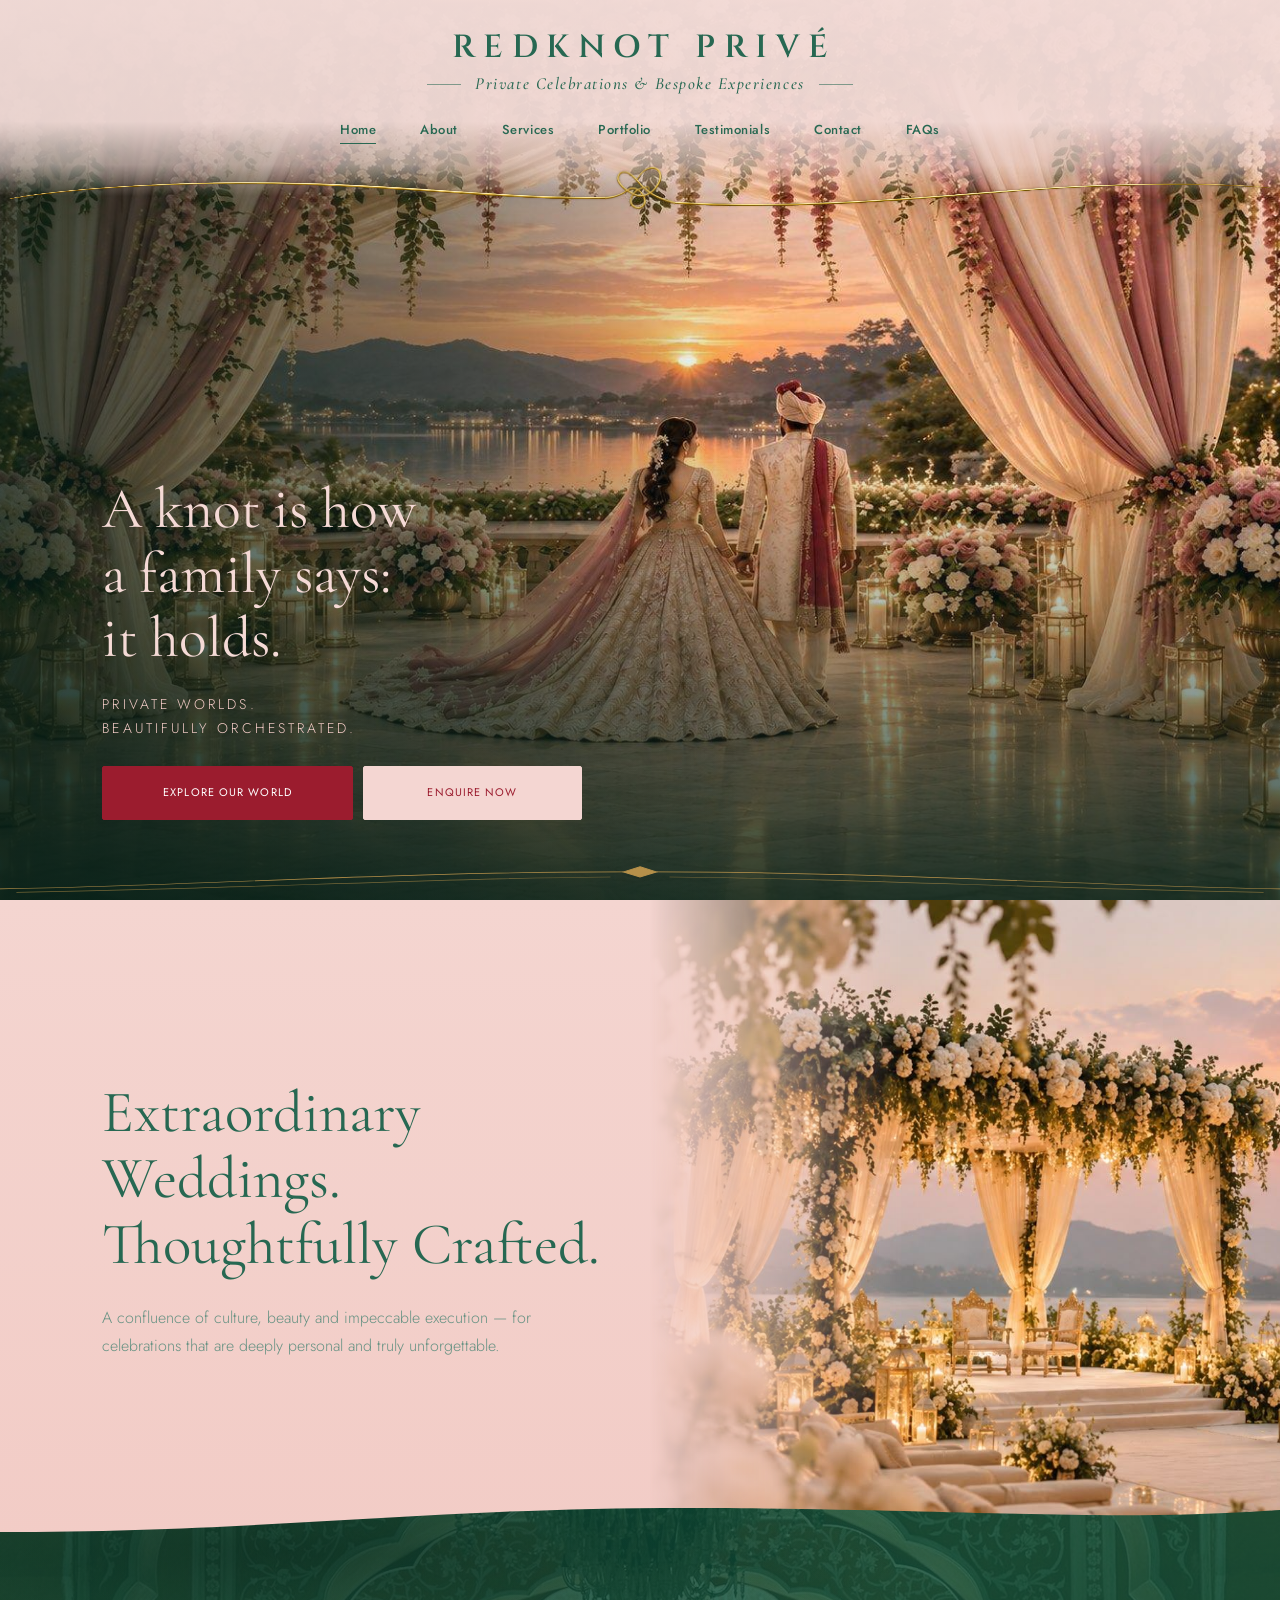
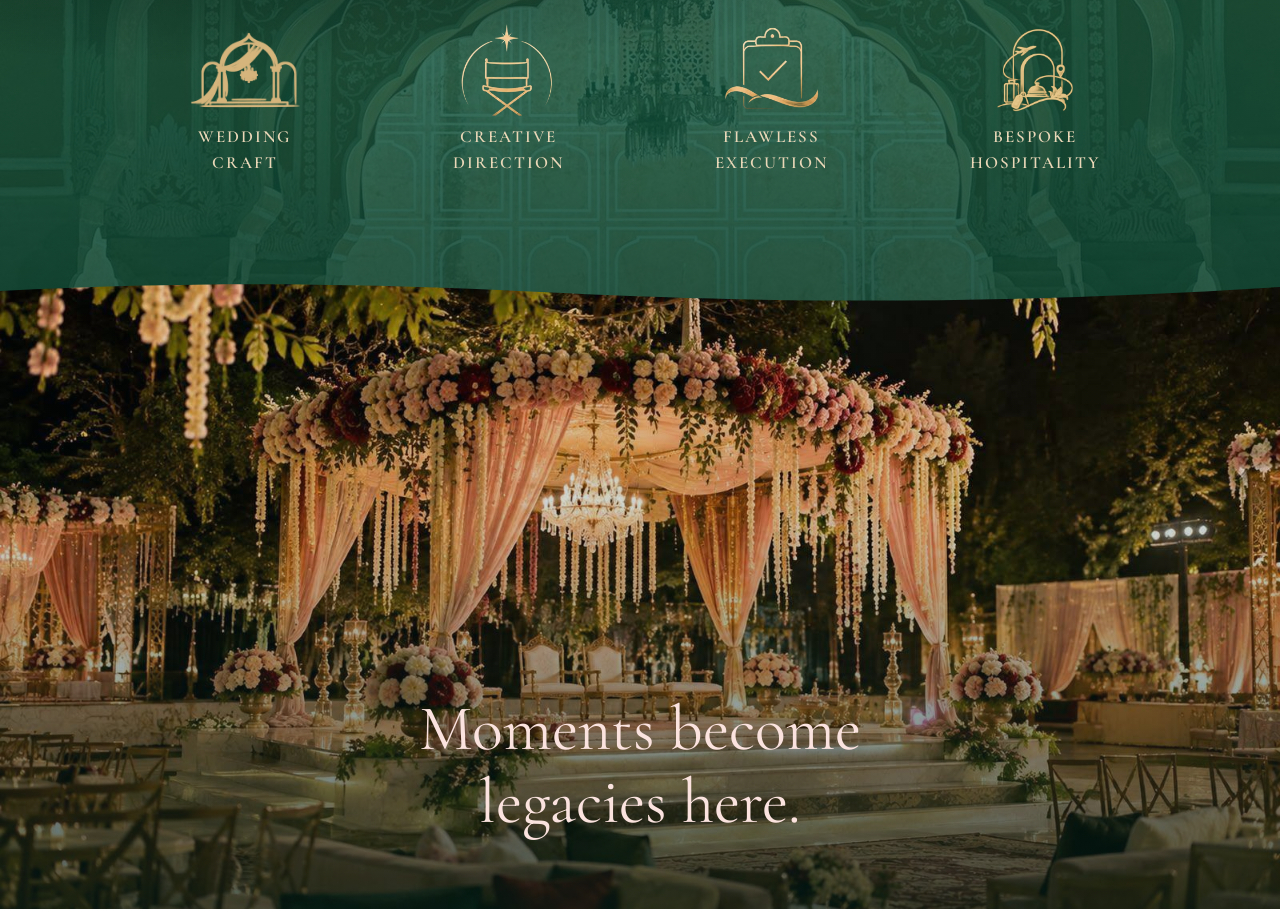
==== commit 14a7df17: "Header rebrand (REDKNOT PRIVE), gold knot flourish, new FAQ closing image, sharper contact image, re" ====
--- a/site/index.html
+++ b/site/index.html
@@ -8,13 +8,14 @@
 <title>Home | Tied Once by RedKnot</title>
 <link rel="preconnect" href="https://fonts.googleapis.com">
 <link rel="preconnect" href="https://fonts.gstatic.com" crossorigin>
-<link href="https://fonts.googleapis.com/css2?family=Cormorant+Garamond:ital,wght@0,300;0,400;0,500;1,300;1,400&family=Jost:wght@300;400;500&display=swap" rel="stylesheet">
-<link rel="stylesheet" href="css/style.css?v=20261123">
+<link href="https://fonts.googleapis.com/css2?family=Cinzel:wght@500;600;700&family=Cormorant+Garamond:ital,wght@0,300;0,400;0,500;0,600;1,300;1,400;1,500;1,600&family=Jost:wght@300;400;500&display=swap" rel="stylesheet">
+<link rel="stylesheet" href="css/style.css?v=20261207">
 </head>
 <body class="page-index">
 <header class="site-header on-hero">
-  <a class="logo" href="index.html"><span class="logo-s">Luxury Weddings by RedKnot</span><span class="logo-t">TIED ONCE</span></a>
+  <a class="logo" href="index.html"><span class="logo-s">REDKNOT PRIVÉ</span><span class="logo-t">Private Celebrations &amp; Bespoke Experiences</span></a>
   <nav class="nav"><a href="index.html" class="active">Home</a><a href="about.html">About</a><a href="services.html">Services</a><a href="portfolio.html">Portfolio</a><a href="testimonials.html">Testimonials</a><a href="contact.html">Contact</a><a href="faqs.html">FAQs</a></nav>
+  <div class="flourish" aria-hidden="true"><img src="assets/img/flourish-l.png?v=5" alt=""><img class="fk" src="assets/img/flourish-k.png?v=5" alt=""><img src="assets/img/flourish-r.png?v=5" alt=""></div>
 </header>
 <main>
 
@@ -35,8 +36,8 @@
 </section>
 <section class="pillars">
   <div class="reveal"><img src="assets/img/ic-craft.png" alt=""><span>WEDDING<br>CRAFT</span></div>
-  <div class="reveal"><img src="assets/img/ic-creative.png" alt=""><span>CREATIVE<br>DIRECTION</span></div>
-  <div class="reveal"><img src="assets/img/ic-flawless.png" alt=""><span>FLAWLESS<br>EXECUTION</span></div>
+  <div class="reveal"><img src="assets/img/ic-creative.png?v=5" alt=""><span>CREATIVE<br>DIRECTION</span></div>
+  <div class="reveal"><img src="assets/img/ic-flawless.png?v=5" alt=""><span>FLAWLESS<br>EXECUTION</span></div>
   <div class="reveal"><img src="assets/img/ic-hospitality.png" alt=""><span>BESPOKE<br>HOSPITALITY</span></div>
 </section>
 <section class="film film-decor"><img class="bg" src="assets/img/design-decor.jpg" alt="" loading="lazy" decoding="async"><div class="shade film-shade"></div>
@@ -44,6 +45,6 @@
 </section>
 
 </main>
-<script src="js/main.js?v=20261123"></script>
+<script src="js/main.js?v=20261127"></script>
 </body>
 </html>
--- a/site/css/style.css
+++ b/site/css/style.css
@@ -1132,3 +1132,59 @@
 .hero-port h1{line-height:1.0}
 .hero-port .rule{margin:16px 0 10px}
 @media(min-width:900px){.hero-port h1{font-size:clamp(48px,4.8vw,76px);line-height:1.02;letter-spacing:-.005em}.hero-port .rule{margin:18px 0 12px}}
+.sketch{display:none!important}
+
+/* contact closing – phones: heading sits near the top, section is compact */
+@media(max-width:899px){
+  .contact-end{height:max(400px,104vw)}
+  .contact-end h2{top:48px}
+  .contact-end>.rule{top:calc(48px + 108px)}
+  .ce-img{height:min(200px,52vw)}
+}
+@media(max-width:899px){.contact-end{height:clamp(400px,104vw,452px)}}
+
+.form-error{font-size:11.5px;line-height:1.6;color:#9b1c2e;text-align:center;margin-top:10px}
+.form-error a{text-decoration:underline}
+.enq button[disabled]{opacity:.65;cursor:wait}
+
+/* header brand: REDKNOT PRIVÉ + tagline */
+.site-header .logo{gap:0}
+.site-header .logo-s,.site-header.on-hero .logo-s,.site-header.dark .logo-s{font-family:'Cinzel','Cormorant Garamond',Georgia,serif;font-style:normal;font-weight:600;font-size:19px;letter-spacing:.24em;text-indent:.24em;line-height:1.1;margin-bottom:7px;text-transform:uppercase;white-space:nowrap}
+.site-header .logo-t,.site-header.on-hero .logo-t,.site-header.dark .logo-t{font-family:'Cormorant Garamond',Georgia,serif;font-style:italic;font-weight:500;font-size:11.5px;letter-spacing:.07em;text-transform:none;line-height:1.2;white-space:nowrap;display:inline-flex;align-items:center;gap:9px}
+.site-header .logo-t::before,.site-header .logo-t::after{content:"";width:16px;height:1px;background:currentColor;opacity:.55}
+@media(min-width:900px){
+  .site-header .logo-s,.site-header.on-hero .logo-s,.site-header.dark .logo-s{font-size:32px;letter-spacing:.28em;text-indent:.28em;margin-bottom:9px}
+  .site-header .logo-t,.site-header.on-hero .logo-t,.site-header.dark .logo-t{font-size:17px;letter-spacing:.09em;gap:14px}
+  .site-header .logo-t::before,.site-header .logo-t::after{width:34px}
+}
+@media(max-width:380px){
+  .site-header .logo-s,.site-header.on-hero .logo-s,.site-header.dark .logo-s{font-size:16px;letter-spacing:.2em}
+  .site-header .logo-t,.site-header.on-hero .logo-t,.site-header.dark .logo-t{font-size:10.5px}
+  .site-header .logo-t::before,.site-header .logo-t::after{width:10px}
+}
+
+/* contact closing image: crisper crop, lighter top fade */
+.ce-img img{object-position:50% 46%}
+.ce-img .fade{background:linear-gradient(180deg,#f0c4be 0%,rgba(240,196,190,.55) 9%,rgba(240,196,190,0) 26%)}
+
+/* header text: one colour (deep emerald) on every page; home gets a soft blush band so it stays readable over the photo */
+body .site-header .logo-s,body .site-header .logo-t,body .site-header .nav a,
+body .site-header.on-hero .logo-s,body .site-header.on-hero .logo-t,body .site-header.on-hero .nav a,
+body .site-header.dark.on-hero .logo-s,body .site-header.dark.on-hero .logo-t,body .site-header.dark.on-hero .nav a{color:#276852;opacity:1;text-shadow:none}
+body .site-header .logo-s{font-weight:700}
+body .site-header .nav a{font-weight:500}
+body .site-header .nav,body .site-header.on-hero .nav{text-shadow:none}
+body .site-header.on-hero{isolation:isolate}
+body .site-header.on-hero::before{content:"";position:absolute;z-index:-1;left:0;right:0;top:0;bottom:-34px;pointer-events:none;background:linear-gradient(180deg,rgba(247,223,219,.96) 0%,rgba(247,223,219,.93) 62%,rgba(247,223,219,.6) 84%,rgba(247,223,219,0) 100%)}
+
+/* home: gold knot flourish under the menu - draws outward from the centre to both sides */
+.flourish{--fh:26px;position:absolute;left:0;right:0;bottom:calc(-26px - var(--fh)/2);height:var(--fh);display:flex;align-items:center;pointer-events:none;z-index:2;filter:drop-shadow(0 .5px 1px rgba(70,42,8,.35));animation:flourish-draw 1.7s cubic-bezier(.22,.7,.2,1) .3s both}
+.flourish img{display:block;height:100%;object-fit:fill}
+.flourish img:first-child,.flourish img:last-child{flex:1 1 0;min-width:0;width:0}
+.flourish .fk{flex:none;width:auto}
+@keyframes flourish-draw{from{clip-path:inset(-20% 50% -20% 50%);opacity:.2}12%{opacity:1}to{clip-path:inset(-20% 0 -20% 0);opacity:1}}
+@media(min-width:900px){.flourish{--fh:46px}}
+@media(prefers-reduced-motion:reduce){.flourish{animation:none}}
+body:not(.page-index) .site-header .logo-s,body:not(.page-index) .site-header .logo-t,body:not(.page-index) .site-header .nav a,
+body:not(.page-index) .site-header.dark.on-hero .logo-s,body:not(.page-index) .site-header.dark.on-hero .logo-t,body:not(.page-index) .site-header.dark.on-hero .nav a,
+body:not(.page-index) .site-header.on-hero .logo-s,body:not(.page-index) .site-header.on-hero .logo-t,body:not(.page-index) .site-header.on-hero .nav a{color:#276852}
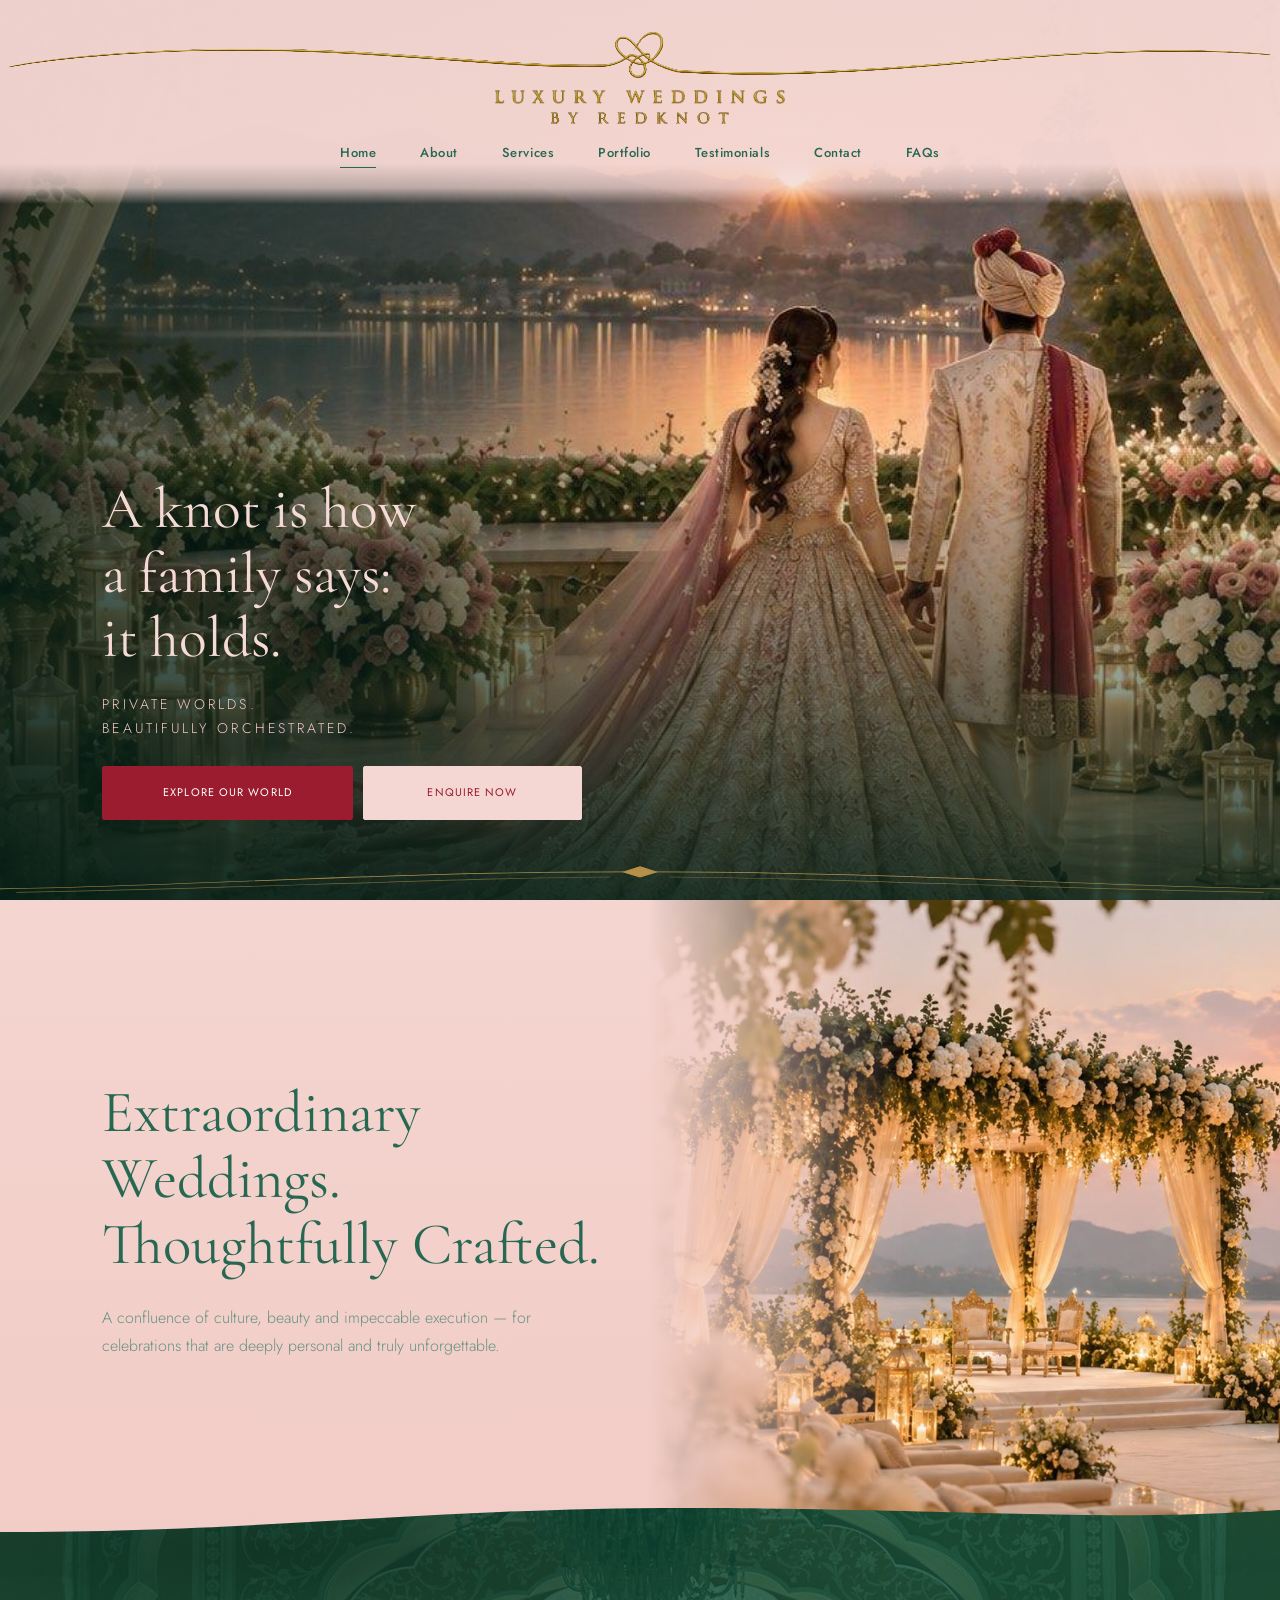
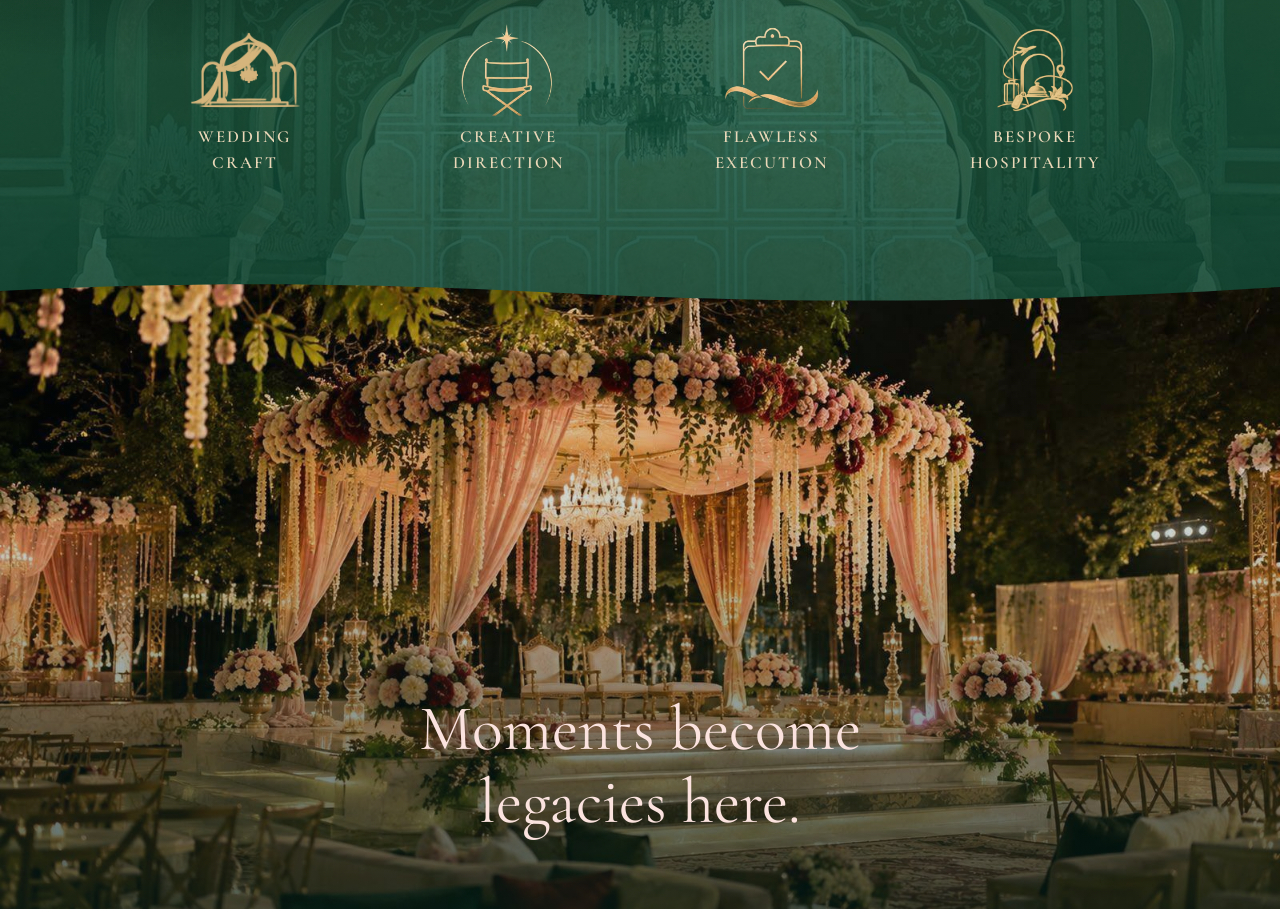
==== commit 63bd9617: "New logo header with full-width gold thread, green menu, new testimonials hero, removal of home flou" ====
--- a/site/index.html
+++ b/site/index.html
@@ -9,13 +9,12 @@
 <link rel="preconnect" href="https://fonts.googleapis.com">
 <link rel="preconnect" href="https://fonts.gstatic.com" crossorigin>
 <link href="https://fonts.googleapis.com/css2?family=Cinzel:wght@500;600;700&family=Cormorant+Garamond:ital,wght@0,300;0,400;0,500;0,600;1,300;1,400;1,500;1,600&family=Jost:wght@300;400;500&display=swap" rel="stylesheet">
-<link rel="stylesheet" href="css/style.css?v=20261207">
+<link rel="stylesheet" href="css/style.css?v=20261237">
 </head>
 <body class="page-index">
 <header class="site-header on-hero">
-  <a class="logo" href="index.html"><span class="logo-s">REDKNOT PRIVÉ</span><span class="logo-t">Private Celebrations &amp; Bespoke Experiences</span></a>
+  <a class="logo" href="index.html" aria-label="Luxury Weddings by RedKnot"><span class="lg-line" aria-hidden="true"><img src="assets/img/flourish-l.png?v=10" alt=""><img class="lg-k" src="assets/img/flourish-k.png?v=10" alt=""><img src="assets/img/flourish-r.png?v=10" alt=""></span><img class="lg-text" src="assets/img/logo-t1.png?v=11" alt="Luxury Weddings by RedKnot" width="735" height="35"><img class="lg-text2" src="assets/img/logo-t2.png?v=11" alt="" width="351" height="24"></a>
   <nav class="nav"><a href="index.html" class="active">Home</a><a href="about.html">About</a><a href="services.html">Services</a><a href="portfolio.html">Portfolio</a><a href="testimonials.html">Testimonials</a><a href="contact.html">Contact</a><a href="faqs.html">FAQs</a></nav>
-  <div class="flourish" aria-hidden="true"><img src="assets/img/flourish-l.png?v=5" alt=""><img class="fk" src="assets/img/flourish-k.png?v=5" alt=""><img src="assets/img/flourish-r.png?v=5" alt=""></div>
 </header>
 <main>
 
--- a/site/css/style.css
+++ b/site/css/style.css
@@ -1177,14 +1177,28 @@
 body .site-header.on-hero{isolation:isolate}
 body .site-header.on-hero::before{content:"";position:absolute;z-index:-1;left:0;right:0;top:0;bottom:-34px;pointer-events:none;background:linear-gradient(180deg,rgba(247,223,219,.96) 0%,rgba(247,223,219,.93) 62%,rgba(247,223,219,.6) 84%,rgba(247,223,219,0) 100%)}
 
-/* home: gold knot flourish under the menu - draws outward from the centre to both sides */
-.flourish{--fh:26px;position:absolute;left:0;right:0;bottom:calc(-26px - var(--fh)/2);height:var(--fh);display:flex;align-items:center;pointer-events:none;z-index:2;filter:drop-shadow(0 .5px 1px rgba(70,42,8,.35));animation:flourish-draw 1.7s cubic-bezier(.22,.7,.2,1) .3s both}
-.flourish img{display:block;height:100%;object-fit:fill}
-.flourish img:first-child,.flourish img:last-child{flex:1 1 0;min-width:0;width:0}
-.flourish .fk{flex:none;width:auto}
-@keyframes flourish-draw{from{clip-path:inset(-20% 50% -20% 50%);opacity:.2}12%{opacity:1}to{clip-path:inset(-20% 0 -20% 0);opacity:1}}
-@media(min-width:900px){.flourish{--fh:46px}}
-@media(prefers-reduced-motion:reduce){.flourish{animation:none}}
-body:not(.page-index) .site-header .logo-s,body:not(.page-index) .site-header .logo-t,body:not(.page-index) .site-header .nav a,
-body:not(.page-index) .site-header.dark.on-hero .logo-s,body:not(.page-index) .site-header.dark.on-hero .logo-t,body:not(.page-index) .site-header.dark.on-hero .nav a,
-body:not(.page-index) .site-header.on-hero .logo-s,body:not(.page-index) .site-header.on-hero .logo-t,body:not(.page-index) .site-header.on-hero .nav a{color:#276852}
+/* header logo: gold thread across the full width, knot + wordmark in the centre */
+.site-header .logo{display:block;line-height:0;filter:brightness(.86) saturate(1.2) drop-shadow(0 .5px .6px rgba(60,38,6,.3))}
+.lg-line{--fh:36px;display:flex;flex-direction:row;align-items:center;height:var(--fh);width:100vw;margin-left:calc(50% - 50vw);pointer-events:none}
+.lg-line img{display:block;height:100%;object-fit:fill}
+.lg-line img:first-child,.lg-line img:last-child{flex:1 1 0;min-width:0;width:0}
+.lg-line .lg-k{flex:none;width:auto}
+.site-header .logo .lg-text{display:block;margin:3px auto 0;width:210px;height:auto}
+.site-header .nav{margin-top:8px}
+@media(min-width:900px){.lg-line{--fh:50px}.site-header .logo .lg-text{width:290px;margin-top:10px}.site-header .nav,.site-header.on-hero .nav{margin-top:16px}}
+
+/* home/services: pink band now covers the whole menu so the green links read exactly as on the other pages */
+body .site-header.on-hero::before{bottom:-18px;background:linear-gradient(180deg,rgba(244,214,210,.97) 0%,rgba(244,214,210,.97) 80%,rgba(244,214,210,.7) 92%,rgba(244,214,210,0) 100%)}
+
+/* menu links: emerald green on every page and in every state */
+body .site-header .nav a,body:not(.page-index) .site-header .nav a,body .site-header.on-hero .nav a,body .site-header.dark .nav a,body .site-header.dark.on-hero .nav a,
+body .site-header .nav a:hover,body .site-header .nav a.active,body .site-header .nav a:visited{color:#276852!important;opacity:1}
+
+/* logo wordmark: LUXURY WEDDINGS + larger BY REDKNOT (same width as the line above it, original letter spacing kept) */
+.site-header .logo .lg-text{width:210px;margin:3px auto 0}
+.site-header .logo .lg-text2{display:block;width:118px;height:auto;margin:5px auto 0}
+@media(min-width:900px){.site-header .logo .lg-text{width:290px;margin-top:10px}.site-header .logo .lg-text2{width:178px;margin-top:8px}}
+
+/* never let the full-bleed logo thread create a horizontal scrollbar */
+html,body{overflow-x:clip}
+.site-header{overflow-x:clip}
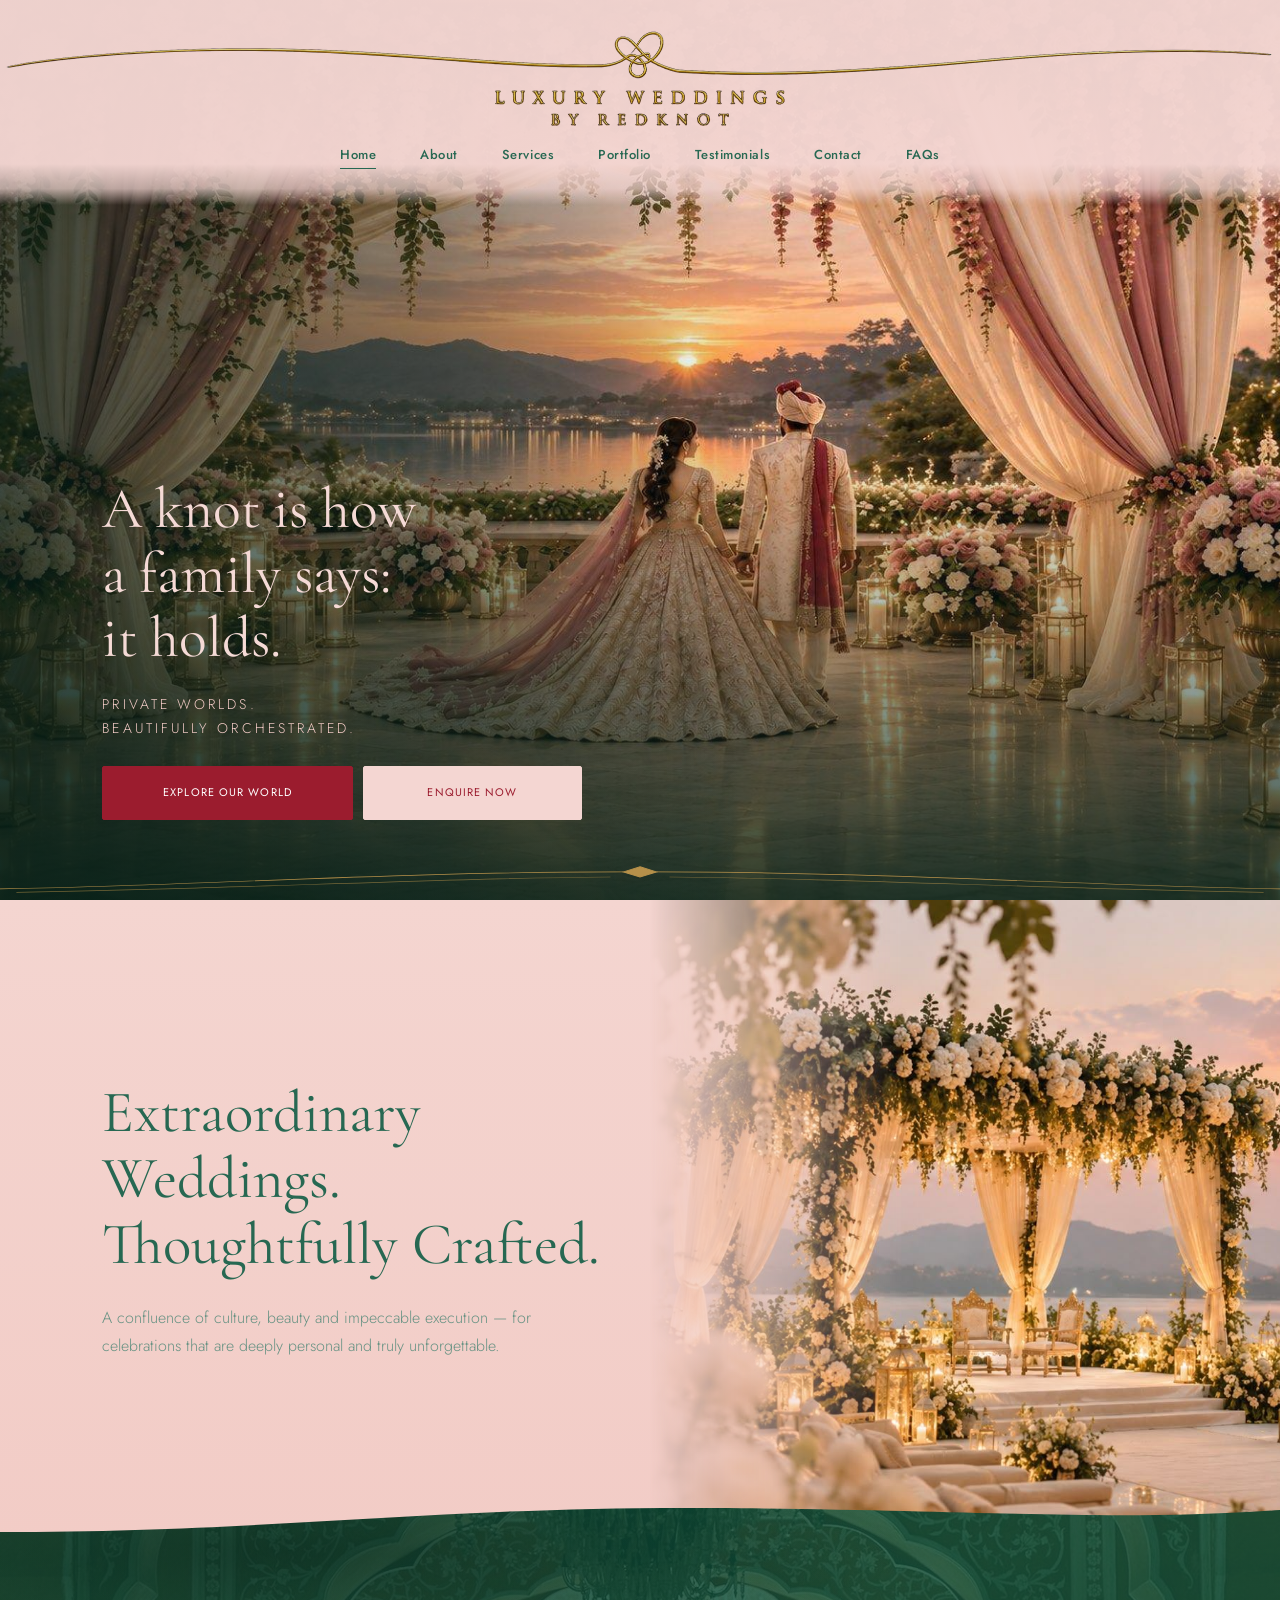
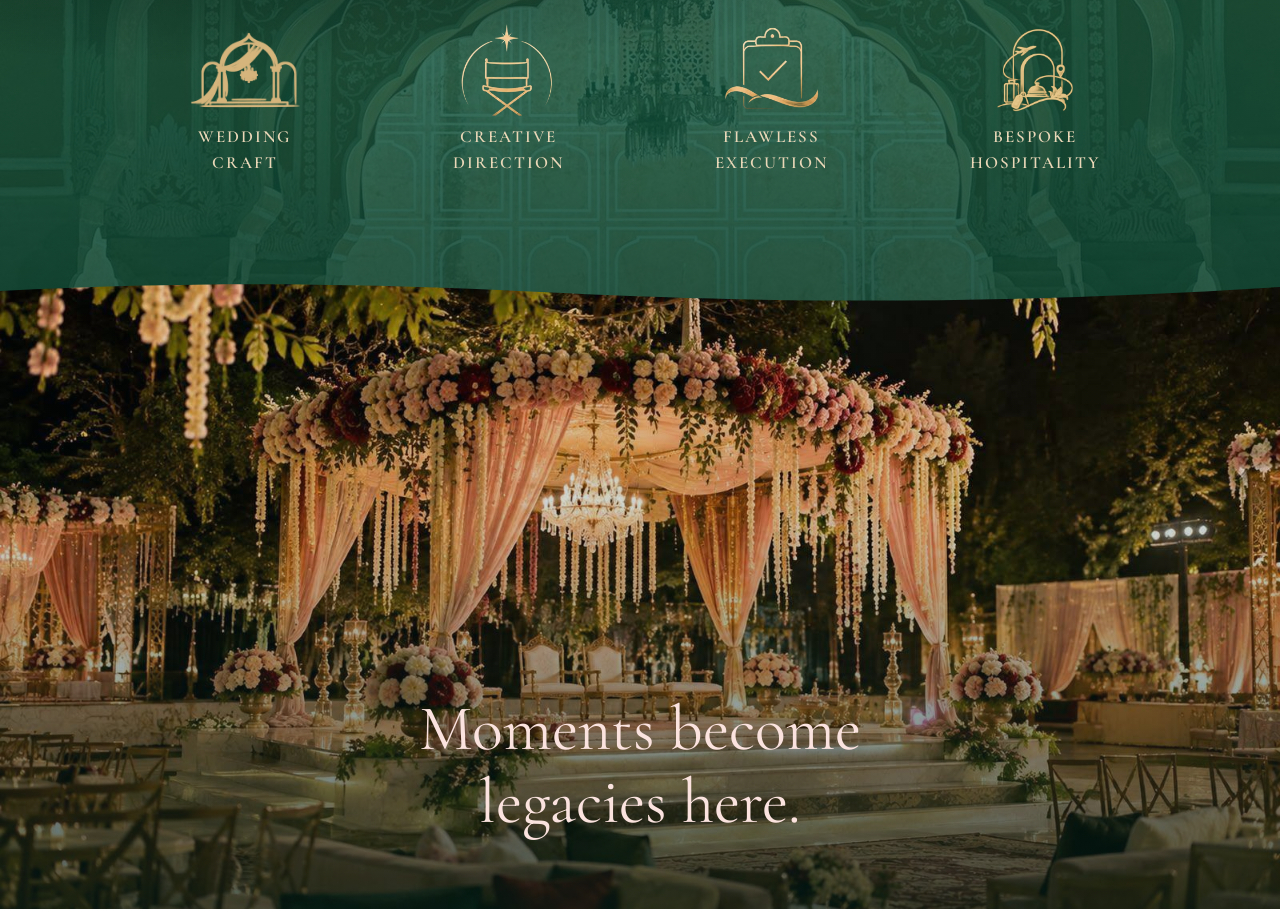
==== commit 48dece1d: "Sharper logo artwork Co-Authored-By: Claude Sonnet 5.5 <noreply@anthropic.com>" ====
--- a/site/index.html
+++ b/site/index.html
@@ -9,11 +9,11 @@
 <link rel="preconnect" href="https://fonts.googleapis.com">
 <link rel="preconnect" href="https://fonts.gstatic.com" crossorigin>
 <link href="https://fonts.googleapis.com/css2?family=Cinzel:wght@500;600;700&family=Cormorant+Garamond:ital,wght@0,300;0,400;0,500;0,600;1,300;1,400;1,500;1,600&family=Jost:wght@300;400;500&display=swap" rel="stylesheet">
-<link rel="stylesheet" href="css/style.css?v=20261237">
+<link rel="stylesheet" href="css/style.css?v=20261238">
 </head>
 <body class="page-index">
 <header class="site-header on-hero">
-  <a class="logo" href="index.html" aria-label="Luxury Weddings by RedKnot"><span class="lg-line" aria-hidden="true"><img src="assets/img/flourish-l.png?v=10" alt=""><img class="lg-k" src="assets/img/flourish-k.png?v=10" alt=""><img src="assets/img/flourish-r.png?v=10" alt=""></span><img class="lg-text" src="assets/img/logo-t1.png?v=11" alt="Luxury Weddings by RedKnot" width="735" height="35"><img class="lg-text2" src="assets/img/logo-t2.png?v=11" alt="" width="351" height="24"></a>
+  <a class="logo" href="index.html" aria-label="Luxury Weddings by RedKnot"><span class="lg-line" aria-hidden="true"><img src="assets/img/flourish-l.png?v=12" alt=""><img class="lg-k" src="assets/img/flourish-k.png?v=12" alt=""><img src="assets/img/flourish-r.png?v=12" alt=""></span><img class="lg-text" src="assets/img/logo-t1.png?v=12" alt="Luxury Weddings by RedKnot" width="580" height="29"><img class="lg-text2" src="assets/img/logo-t2.png?v=12" alt="" width="356" height="26"></a>
   <nav class="nav"><a href="index.html" class="active">Home</a><a href="about.html">About</a><a href="services.html">Services</a><a href="portfolio.html">Portfolio</a><a href="testimonials.html">Testimonials</a><a href="contact.html">Contact</a><a href="faqs.html">FAQs</a></nav>
 </header>
 <main>
--- a/site/css/style.css
+++ b/site/css/style.css
@@ -1202,3 +1202,8 @@
 /* never let the full-bleed logo thread create a horizontal scrollbar */
 html,body{overflow-x:clip}
 .site-header{overflow-x:clip}
+
+/* logo: crisp - colour is baked into the artwork, no CSS filter blur; art is pre-sized for sharp 2x screens */
+.site-header .logo{filter:none}
+.site-header .logo img{image-rendering:auto}
+.lg-line .lg-k{height:var(--fh);width:auto}
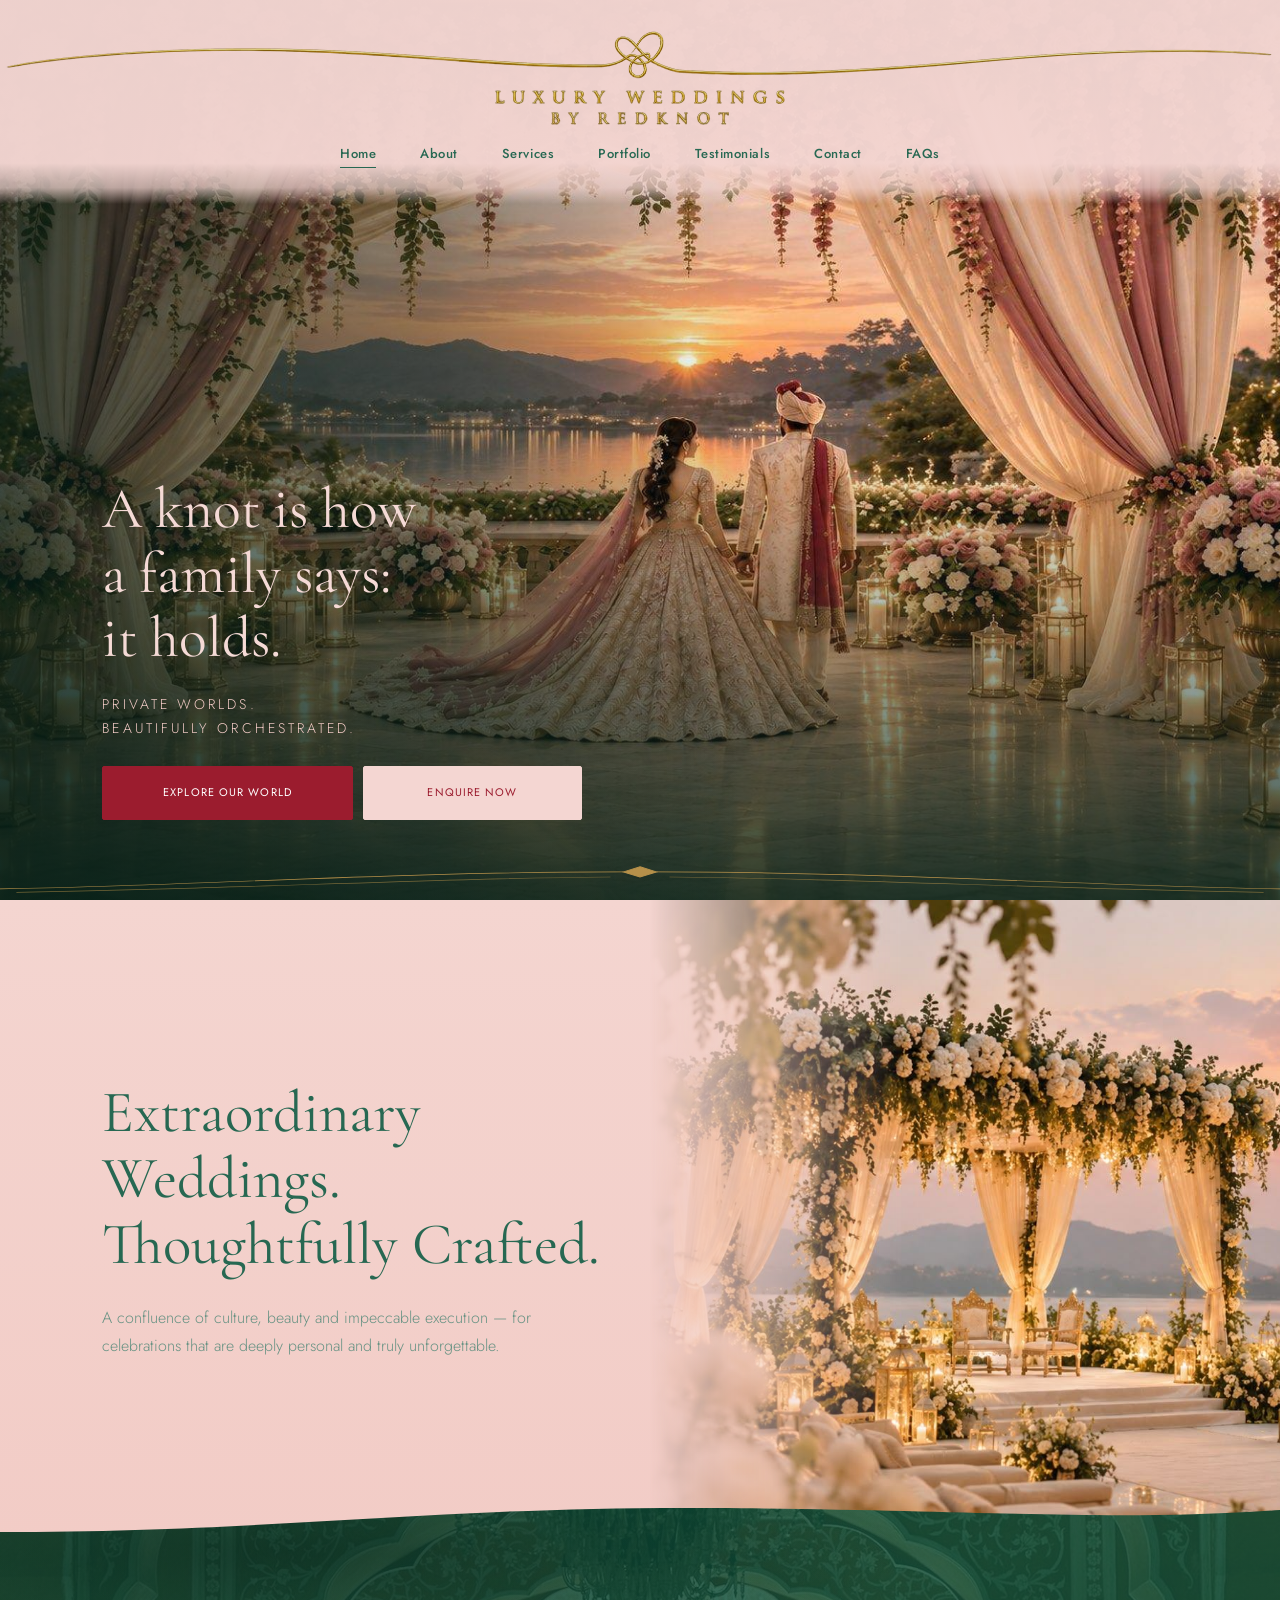
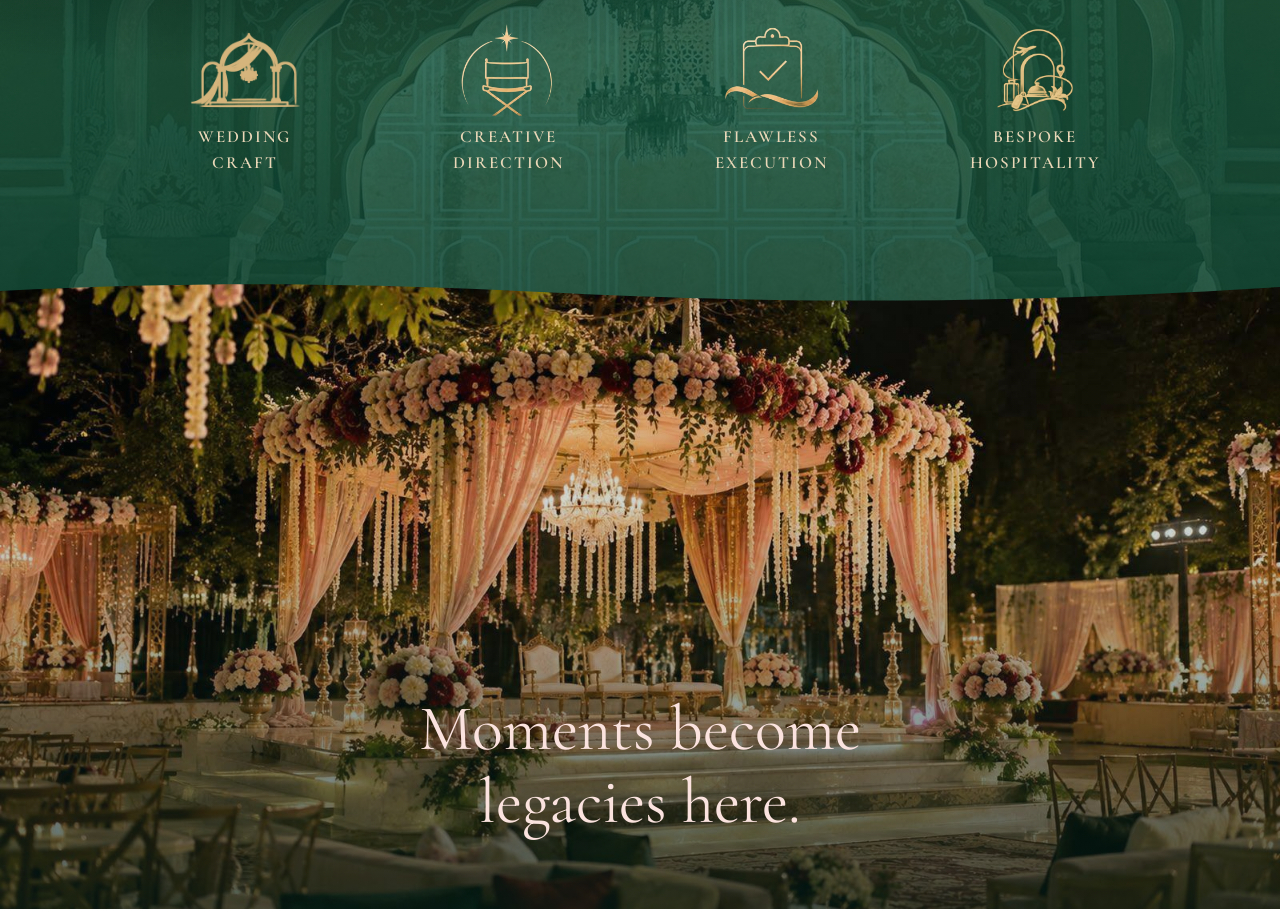
==== commit 8e99931f: "Logo: remove dark edge rim, cleaner artwork Co-Authored-By: Claude Sonnet 5.5 <noreply@anthropic.com" ====
--- a/site/index.html
+++ b/site/index.html
@@ -9,11 +9,11 @@
 <link rel="preconnect" href="https://fonts.googleapis.com">
 <link rel="preconnect" href="https://fonts.gstatic.com" crossorigin>
 <link href="https://fonts.googleapis.com/css2?family=Cinzel:wght@500;600;700&family=Cormorant+Garamond:ital,wght@0,300;0,400;0,500;0,600;1,300;1,400;1,500;1,600&family=Jost:wght@300;400;500&display=swap" rel="stylesheet">
-<link rel="stylesheet" href="css/style.css?v=20261238">
+<link rel="stylesheet" href="css/style.css?v=20261239">
 </head>
 <body class="page-index">
 <header class="site-header on-hero">
-  <a class="logo" href="index.html" aria-label="Luxury Weddings by RedKnot"><span class="lg-line" aria-hidden="true"><img src="assets/img/flourish-l.png?v=12" alt=""><img class="lg-k" src="assets/img/flourish-k.png?v=12" alt=""><img src="assets/img/flourish-r.png?v=12" alt=""></span><img class="lg-text" src="assets/img/logo-t1.png?v=12" alt="Luxury Weddings by RedKnot" width="580" height="29"><img class="lg-text2" src="assets/img/logo-t2.png?v=12" alt="" width="356" height="26"></a>
+  <a class="logo" href="index.html" aria-label="Luxury Weddings by RedKnot"><span class="lg-line" aria-hidden="true"><img src="assets/img/flourish-l.png?v=13" alt=""><img class="lg-k" src="assets/img/flourish-k.png?v=13" alt=""><img src="assets/img/flourish-r.png?v=13" alt=""></span><img class="lg-text" src="assets/img/logo-t1.png?v=13" alt="Luxury Weddings by RedKnot" width="580" height="28"><img class="lg-text2" src="assets/img/logo-t2.png?v=13" alt="" width="356" height="26"></a>
   <nav class="nav"><a href="index.html" class="active">Home</a><a href="about.html">About</a><a href="services.html">Services</a><a href="portfolio.html">Portfolio</a><a href="testimonials.html">Testimonials</a><a href="contact.html">Contact</a><a href="faqs.html">FAQs</a></nav>
 </header>
 <main>
